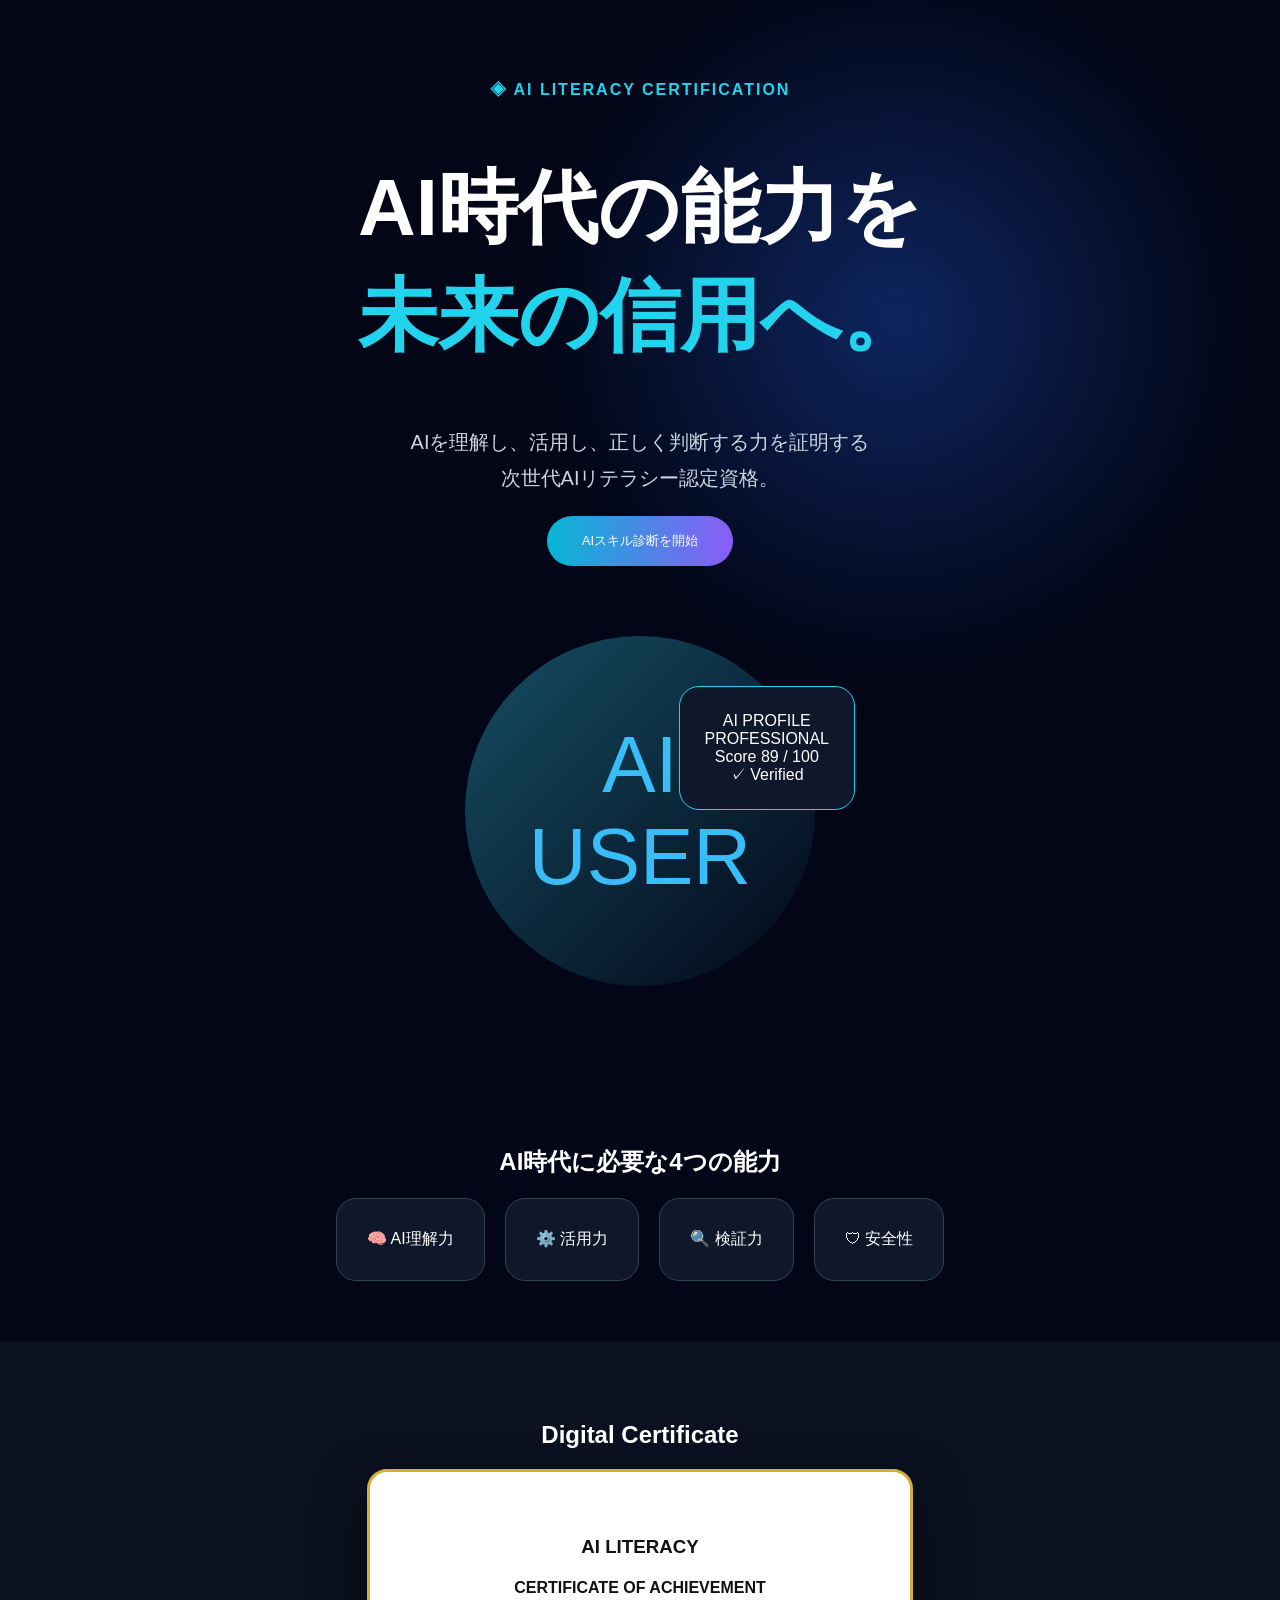
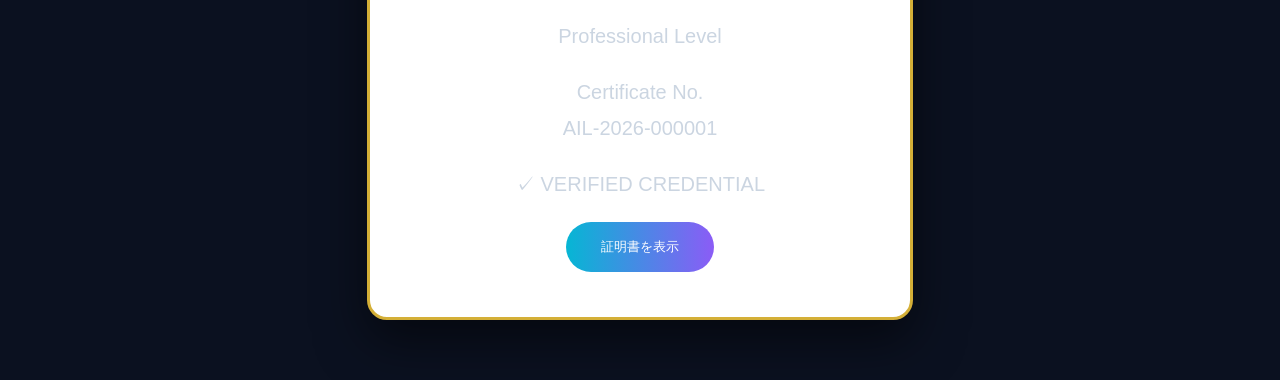
==== index.html @ f6906cb9 "Add files via upload" ====
<!DOCTYPE html>
<html lang="ja">
<head>
<meta charset="UTF-8">
<meta name="viewport" content="width=device-width,initial-scale=1.0">
<title>AI Literacy Certification</title>
<link rel="stylesheet" href="style.css">
</head>
<body>

<header class="hero">
<div class="logo">◈ AI LITERACY CERTIFICATION</div>

<h1>AI時代の能力を<br><span>未来の信用へ。</span></h1>

<p>
AIを理解し、活用し、正しく判断する力を証明する<br>
次世代AIリテラシー認定資格。
</p>

<button>AIスキル診断を開始</button>

<div class="visual">
<div class="person">AI<br>USER</div>

<div class="profile">
AI PROFILE<br>
PROFESSIONAL<br>
Score 89 / 100<br>
✓ Verified
</div>
</div>

</header>

<section>
<h2>AI時代に必要な4つの能力</h2>
<div class="items">
<div>🧠 AI理解力</div>
<div>⚙️ 活用力</div>
<div>🔍 検証力</div>
<div>🛡 安全性</div>
</div>
</section>

<section class="certificate-section">
<h2>Digital Certificate</h2>

<div class="certificate">
<h3>AI LITERACY</h3>
<h4>CERTIFICATE OF ACHIEVEMENT</h4>
<p>Professional Level</p>
<p>Certificate No.<br>AIL-2026-000001</p>
<p>✓ VERIFIED CREDENTIAL</p>
<button>証明書を表示</button>
</div>

</section>

</body>
</html>
---- style.css ----
body{
margin:0;
font-family:-apple-system,BlinkMacSystemFont,"Segoe UI",sans-serif;
background:#020617;
color:white;
text-align:center;
}

.hero{
padding:80px 10%;
min-height:650px;
background:
radial-gradient(circle at 70% 30%,#2563eb55,transparent 30%),
#020617;
position:relative;
}

.logo{
color:#22d3ee;
font-weight:bold;
letter-spacing:2px;
}

h1{
font-size:clamp(45px,7vw,80px);
}

h1 span{
color:#22d3ee;
}

p{
font-size:20px;
line-height:1.8;
color:#cbd5e1;
}

button{
padding:16px 35px;
border:0;
border-radius:30px;
background:linear-gradient(90deg,#06b6d4,#8b5cf6);
color:white;
}

.visual{
position:relative;
margin:70px auto 0;
width:350px;
height:350px;
border-radius:50%;
background:linear-gradient(135deg,#164e63,#020617);
display:flex;
align-items:center;
justify-content:center;
}

.person{
font-size:80px;
color:#38bdf8;
}

.profile{
position:absolute;
right:-40px;
top:50px;
background:#0f172a;
border:1px solid #22d3ee;
padding:25px;
border-radius:20px;
}

section{
padding:60px 10%;
}

.items{
display:flex;
justify-content:center;
gap:20px;
flex-wrap:wrap;
}

.items div{
background:#0f172a;
border:1px solid #334155;
padding:30px;
border-radius:20px;
}

.certificate-section{
background:#0b1120;
}

.certificate{
background:white;
color:#111;
max-width:450px;
margin:auto;
padding:45px;
border:3px solid #d4af37;
border-radius:20px;
box-shadow:0 20px 50px #0008;
}
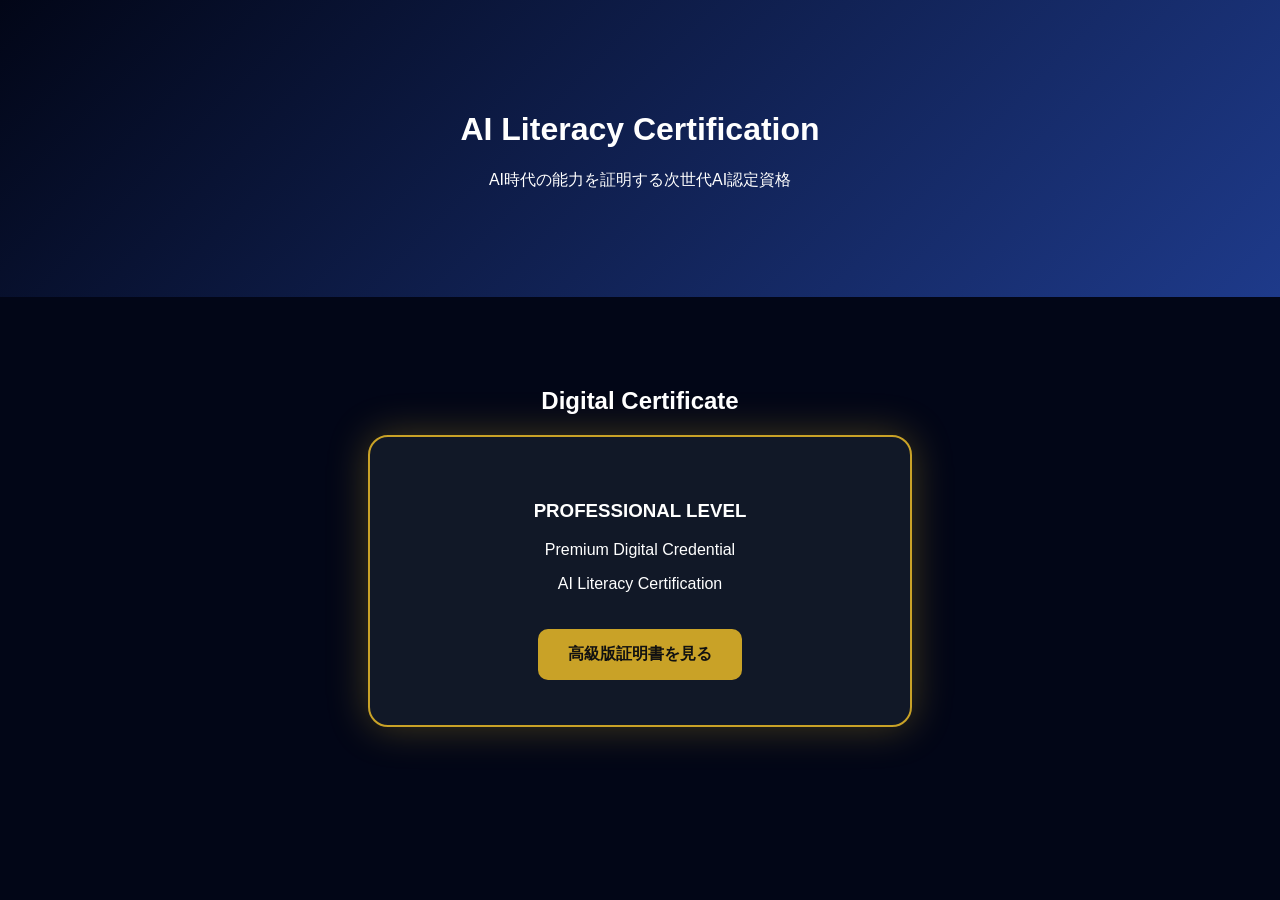
==== commit b40934c8: "Add files via upload" ====
--- a/index.html
+++ b/index.html
@@ -2,60 +2,23 @@
 <html lang="ja">
 <head>
 <meta charset="UTF-8">
-<meta name="viewport" content="width=device-width,initial-scale=1.0">
 <title>AI Literacy Certification</title>
 <link rel="stylesheet" href="style.css">
 </head>
 <body>
-
-<header class="hero">
-<div class="logo">◈ AI LITERACY CERTIFICATION</div>
-
-<h1>AI時代の能力を<br><span>未来の信用へ。</span></h1>
-
-<p>
-AIを理解し、活用し、正しく判断する力を証明する<br>
-次世代AIリテラシー認定資格。
-</p>
-
-<button>AIスキル診断を開始</button>
-
-<div class="visual">
-<div class="person">AI<br>USER</div>
-
-<div class="profile">
-AI PROFILE<br>
-PROFESSIONAL<br>
-Score 89 / 100<br>
-✓ Verified
-</div>
-</div>
-
+<header>
+<h1>AI Literacy Certification</h1>
+<p>AI時代の能力を証明する次世代AI認定資格</p>
 </header>
 
 <section>
-<h2>AI時代に必要な4つの能力</h2>
-<div class="items">
-<div>🧠 AI理解力</div>
-<div>⚙️ 活用力</div>
-<div>🔍 検証力</div>
-<div>🛡 安全性</div>
+<h2>Digital Certificate</h2>
+<div class="certificate">
+<h3>PROFESSIONAL LEVEL</h3>
+<p>Premium Digital Credential</p>
+<p>AI Literacy Certification</p>
+<a href="certificate.pdf" target="_blank">高級版証明書を見る</a>
 </div>
 </section>
-
-<section class="certificate-section">
-<h2>Digital Certificate</h2>
-
-<div class="certificate">
-<h3>AI LITERACY</h3>
-<h4>CERTIFICATE OF ACHIEVEMENT</h4>
-<p>Professional Level</p>
-<p>Certificate No.<br>AIL-2026-000001</p>
-<p>✓ VERIFIED CREDENTIAL</p>
-<button>証明書を表示</button>
-</div>
-
-</section>
-
 </body>
 </html>
--- a/style.css
+++ b/style.css
@@ -5,100 +5,29 @@
 color:white;
 text-align:center;
 }
-
-.hero{
-padding:80px 10%;
-min-height:650px;
-background:
-radial-gradient(circle at 70% 30%,#2563eb55,transparent 30%),
-#020617;
-position:relative;
+header{
+padding:90px 20px;
+background:linear-gradient(135deg,#020617,#1e3a8a);
 }
-
-.logo{
-color:#22d3ee;
-font-weight:bold;
-letter-spacing:2px;
+section{
+padding:70px 20px;
 }
-
-h1{
-font-size:clamp(45px,7vw,80px);
-}
-
-h1 span{
-color:#22d3ee;
-}
-
-p{
-font-size:20px;
-line-height:1.8;
-color:#cbd5e1;
-}
-
-button{
-padding:16px 35px;
-border:0;
-border-radius:30px;
-background:linear-gradient(90deg,#06b6d4,#8b5cf6);
-color:white;
-}
-
-.visual{
-position:relative;
-margin:70px auto 0;
-width:350px;
-height:350px;
-border-radius:50%;
-background:linear-gradient(135deg,#164e63,#020617);
-display:flex;
-align-items:center;
-justify-content:center;
-}
-
-.person{
-font-size:80px;
-color:#38bdf8;
-}
-
-.profile{
-position:absolute;
-right:-40px;
-top:50px;
-background:#0f172a;
-border:1px solid #22d3ee;
-padding:25px;
-border-radius:20px;
-}
-
-section{
-padding:60px 10%;
-}
-
-.items{
-display:flex;
-justify-content:center;
-gap:20px;
-flex-wrap:wrap;
-}
-
-.items div{
-background:#0f172a;
-border:1px solid #334155;
-padding:30px;
-border-radius:20px;
-}
-
-.certificate-section{
-background:#0b1120;
-}
-
 .certificate{
-background:white;
-color:#111;
 max-width:450px;
 margin:auto;
 padding:45px;
-border:3px solid #d4af37;
+background:#111827;
+border:2px solid #c9a227;
 border-radius:20px;
-box-shadow:0 20px 50px #0008;
+box-shadow:0 0 40px #c9a22755;
 }
+a{
+display:inline-block;
+margin-top:20px;
+padding:15px 30px;
+background:#c9a227;
+color:#111;
+font-weight:bold;
+text-decoration:none;
+border-radius:10px;
+}
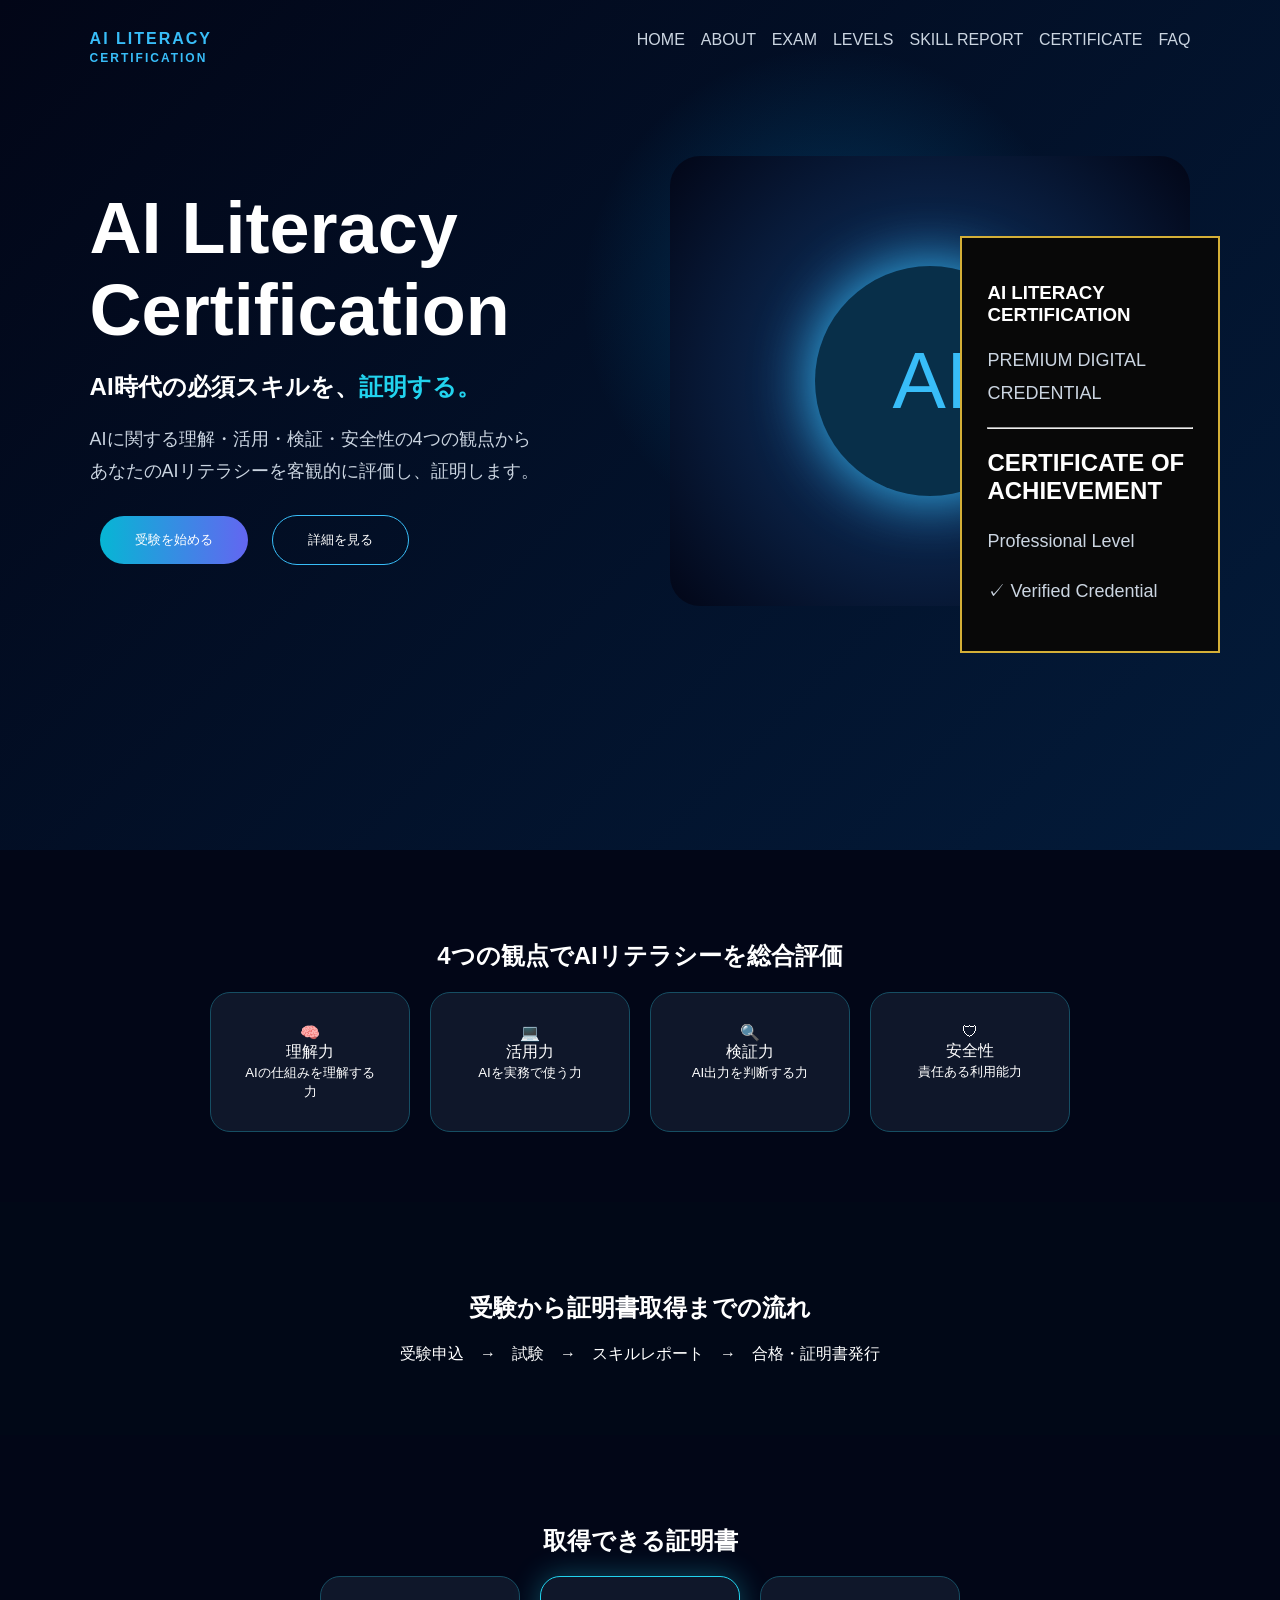
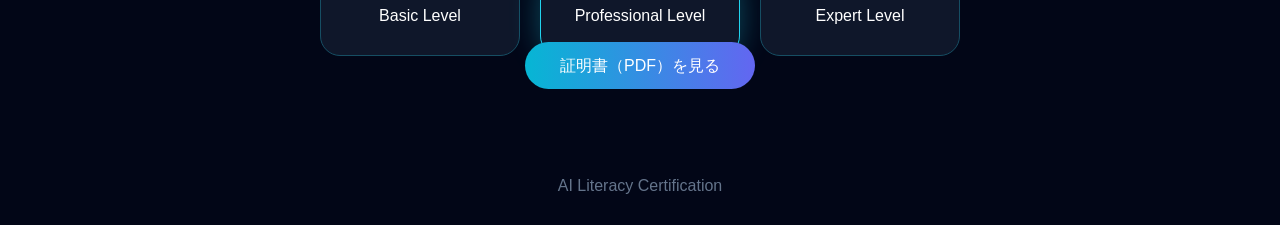
==== commit a002ef6a: "Add files via upload" ====
--- a/index.html
+++ b/index.html
@@ -2,23 +2,72 @@
 <html lang="ja">
 <head>
 <meta charset="UTF-8">
+<meta name="viewport" content="width=device-width, initial-scale=1.0">
 <title>AI Literacy Certification</title>
 <link rel="stylesheet" href="style.css">
 </head>
 <body>
-<header>
-<h1>AI Literacy Certification</h1>
-<p>AI時代の能力を証明する次世代AI認定資格</p>
+<header class="hero">
+<nav>
+<div class="logo">AI LITERACY<br><span>CERTIFICATION</span></div>
+<div class="nav">HOME　ABOUT　EXAM　LEVELS　SKILL REPORT　CERTIFICATE　FAQ</div>
+</nav>
+
+<div class="hero-grid">
+<div class="main-copy">
+<h1>AI Literacy<br>Certification</h1>
+<h2>AI時代の必須スキルを、<span>証明する。</span></h2>
+<p>
+AIに関する理解・活用・検証・安全性の4つの観点から<br>
+あなたのAIリテラシーを客観的に評価し、証明します。
+</p>
+<button>受験を始める</button>
+<button class="outline">詳細を見る</button>
+</div>
+
+<div class="ai-visual">
+<div class="brain">AI</div>
+<div class="certificate">
+<h3>AI LITERACY CERTIFICATION</h3>
+<p>PREMIUM DIGITAL CREDENTIAL</p>
+<hr>
+<h2>CERTIFICATE OF ACHIEVEMENT</h2>
+<p>Professional Level</p>
+<p>✓ Verified Credential</p>
+</div>
+</div>
+</div>
 </header>
 
 <section>
-<h2>Digital Certificate</h2>
-<div class="certificate">
-<h3>PROFESSIONAL LEVEL</h3>
-<p>Premium Digital Credential</p>
-<p>AI Literacy Certification</p>
-<a href="certificate.pdf" target="_blank">高級版証明書を見る</a>
+<h2>4つの観点でAIリテラシーを総合評価</h2>
+<div class="cards">
+<div>🧠<br>理解力<br><small>AIの仕組みを理解する力</small></div>
+<div>💻<br>活用力<br><small>AIを実務で使う力</small></div>
+<div>🔍<br>検証力<br><small>AI出力を判断する力</small></div>
+<div>🛡<br>安全性<br><small>責任ある利用能力</small></div>
 </div>
 </section>
+
+<section class="dark">
+<h2>受験から証明書取得までの流れ</h2>
+<div class="flow">
+受験申込　→　試験　→　スキルレポート　→　合格・証明書発行
+</div>
+</section>
+
+<section>
+<h2>取得できる証明書</h2>
+<div class="levels">
+<div>Basic Level</div>
+<div class="active">Professional Level</div>
+<div>Expert Level</div>
+</div>
+<a class="pdf">証明書（PDF）を見る</a>
+</section>
+
+<footer>
+AI Literacy Certification
+</footer>
 </body>
 </html>
--- a/style.css
+++ b/style.css
@@ -1,33 +1,115 @@
+
+*{box-sizing:border-box}
 body{
 margin:0;
 font-family:-apple-system,BlinkMacSystemFont,"Segoe UI",sans-serif;
 background:#020617;
 color:white;
+}
+.hero{
+min-height:850px;
+padding:30px 7%;
+background:
+radial-gradient(circle at 65% 35%,#0284c755,transparent 25%),
+linear-gradient(135deg,#020617,#031b3a);
+}
+nav{
+display:flex;
+justify-content:space-between;
+color:#cbd5e1;
+}
+.logo{
+color:#38bdf8;
+font-weight:800;
+letter-spacing:2px;
+}
+.logo span{font-size:12px}
+.hero-grid{
+display:grid;
+grid-template-columns:1fr 1fr;
+gap:60px;
+align-items:center;
+margin-top:90px;
+}
+h1{
+font-size:72px;
+margin:0;
+}
+h2 span{color:#22d3ee}
+p{
+font-size:18px;
+line-height:1.8;
+color:#cbd5e1;
+}
+button,.pdf{
+padding:15px 35px;
+border-radius:30px;
+border:0;
+background:linear-gradient(90deg,#06b6d4,#6366f1);
+color:white;
+margin:10px;
+text-decoration:none;
+}
+.outline{
+background:transparent;
+border:1px solid #38bdf8;
+}
+.ai-visual{
+height:450px;
+position:relative;
+background:radial-gradient(circle,#123b70,#020617);
+border-radius:30px;
+display:flex;
+align-items:center;
+justify-content:center;
+}
+.brain{
+width:230px;
+height:230px;
+border-radius:50%;
+background:#082f49;
+display:flex;
+align-items:center;
+justify-content:center;
+font-size:80px;
+color:#38bdf8;
+box-shadow:0 0 60px #38bdf8;
+}
+.certificate{
+position:absolute;
+right:-30px;
+top:80px;
+background:#080808;
+border:2px solid #d4af37;
+padding:25px;
+width:260px;
+}
+section{
+padding:70px 7%;
 text-align:center;
 }
-header{
-padding:90px 20px;
-background:linear-gradient(135deg,#020617,#1e3a8a);
+.cards,.levels{
+display:flex;
+justify-content:center;
+gap:20px;
+flex-wrap:wrap;
 }
-section{
-padding:70px 20px;
+.cards div,.levels div{
+background:#0f172a;
+border:1px solid #164e63;
+padding:30px;
+border-radius:20px;
+width:200px;
 }
-.certificate{
-max-width:450px;
-margin:auto;
-padding:45px;
-background:#111827;
-border:2px solid #c9a227;
-border-radius:20px;
-box-shadow:0 0 40px #c9a22755;
+.active{
+border-color:#22d3ee!important;
+box-shadow:0 0 30px #22d3ee55;
 }
-a{
-display:inline-block;
-margin-top:20px;
-padding:15px 30px;
-background:#c9a227;
-color:#111;
-font-weight:bold;
-text-decoration:none;
-border-radius:10px;
+.dark{
+background:#010817;
 }
+footer{
+padding:30px;
+text-align:center;
+color:#64748b;
+}
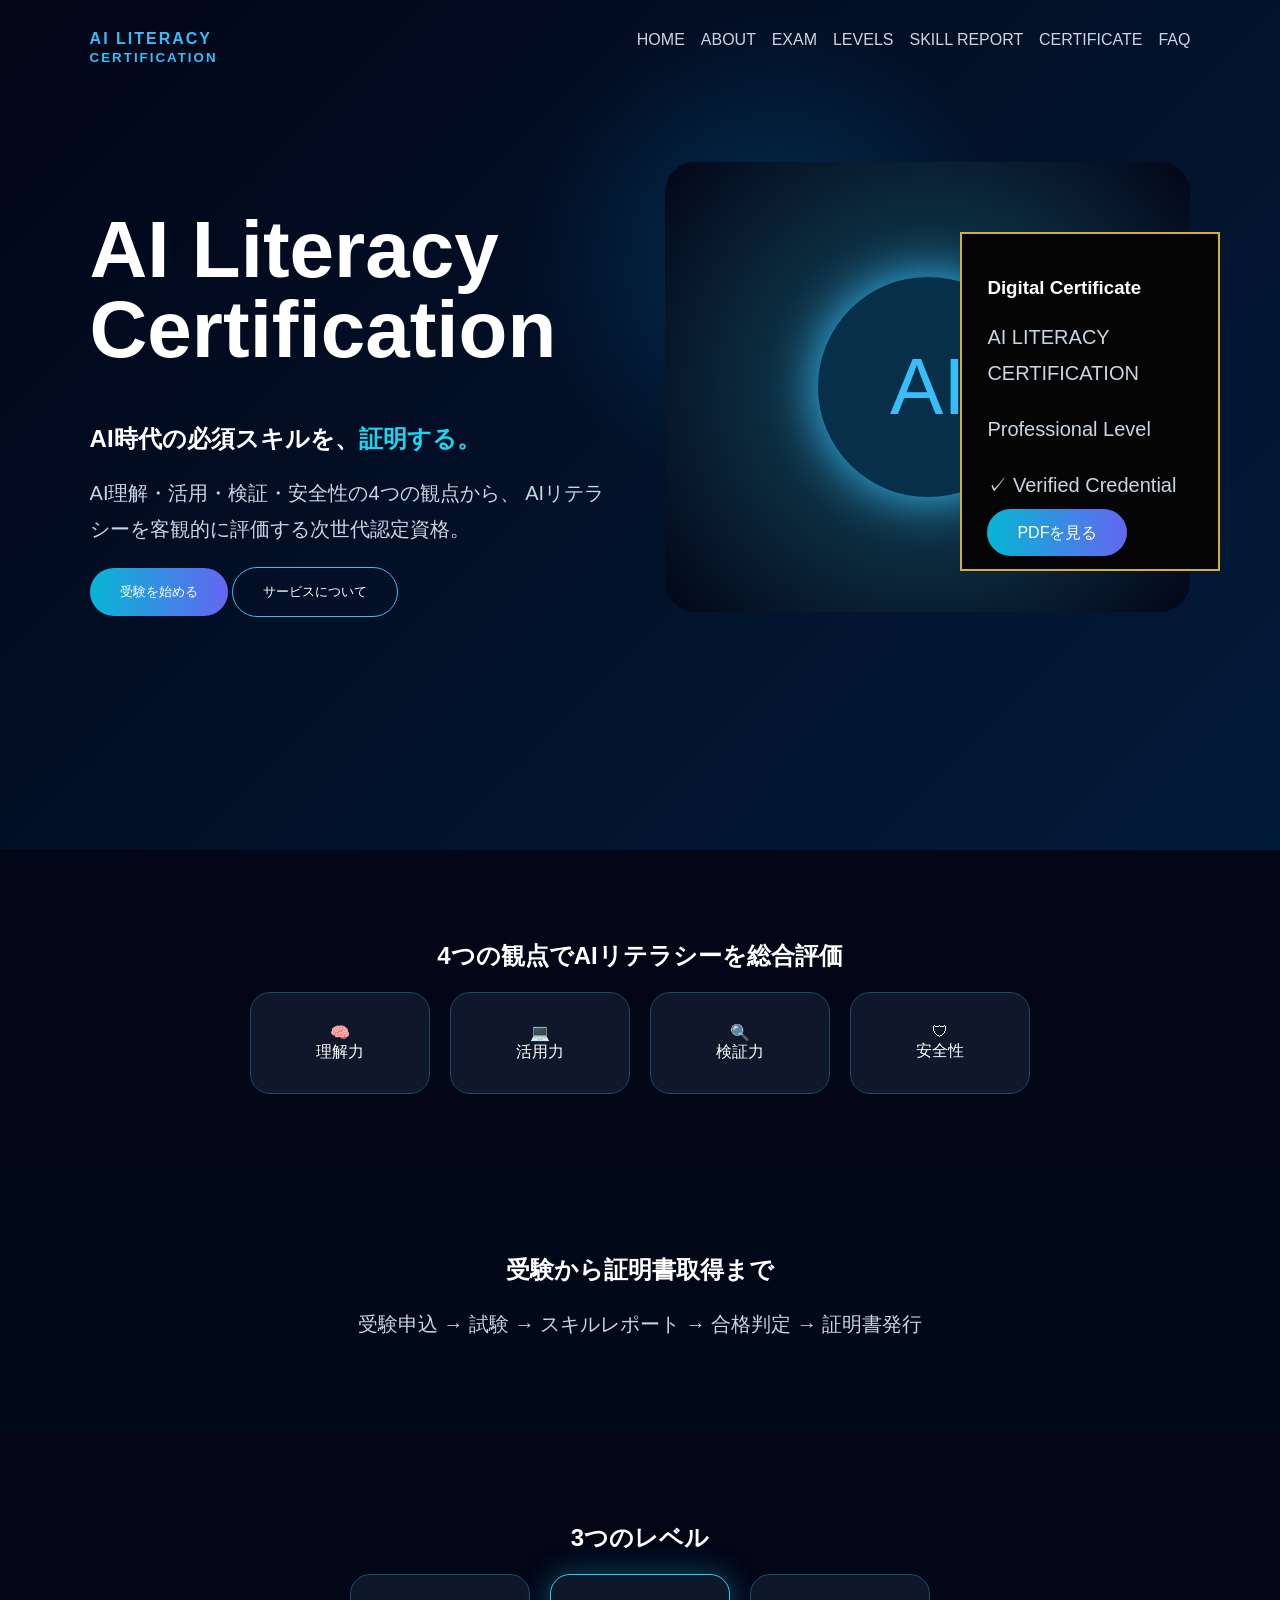
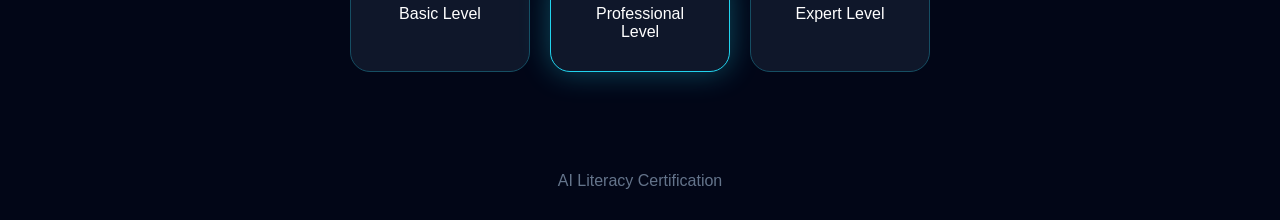
==== commit cb401802: "Add files via upload" ====
--- a/index.html
+++ b/index.html
@@ -7,33 +7,33 @@
 <link rel="stylesheet" href="style.css">
 </head>
 <body>
+
 <header class="hero">
 <nav>
-<div class="logo">AI LITERACY<br><span>CERTIFICATION</span></div>
+<div class="logo">AI LITERACY<br><small>CERTIFICATION</small></div>
 <div class="nav">HOME　ABOUT　EXAM　LEVELS　SKILL REPORT　CERTIFICATE　FAQ</div>
 </nav>
 
 <div class="hero-grid">
-<div class="main-copy">
+<div class="copy">
 <h1>AI Literacy<br>Certification</h1>
 <h2>AI時代の必須スキルを、<span>証明する。</span></h2>
 <p>
-AIに関する理解・活用・検証・安全性の4つの観点から<br>
-あなたのAIリテラシーを客観的に評価し、証明します。
+AI理解・活用・検証・安全性の4つの観点から、
+AIリテラシーを客観的に評価する次世代認定資格。
 </p>
 <button>受験を始める</button>
-<button class="outline">詳細を見る</button>
+<button class="outline">サービスについて</button>
 </div>
 
-<div class="ai-visual">
-<div class="brain">AI</div>
+<div class="visual">
+<div class="ai-circle">AI</div>
 <div class="certificate">
-<h3>AI LITERACY CERTIFICATION</h3>
-<p>PREMIUM DIGITAL CREDENTIAL</p>
-<hr>
-<h2>CERTIFICATE OF ACHIEVEMENT</h2>
+<h3>Digital Certificate</h3>
+<p>AI LITERACY CERTIFICATION</p>
 <p>Professional Level</p>
 <p>✓ Verified Credential</p>
+<a href="certificate.pdf">PDFを見る</a>
 </div>
 </div>
 </div>
@@ -42,32 +42,28 @@
 <section>
 <h2>4つの観点でAIリテラシーを総合評価</h2>
 <div class="cards">
-<div>🧠<br>理解力<br><small>AIの仕組みを理解する力</small></div>
-<div>💻<br>活用力<br><small>AIを実務で使う力</small></div>
-<div>🔍<br>検証力<br><small>AI出力を判断する力</small></div>
-<div>🛡<br>安全性<br><small>責任ある利用能力</small></div>
+<div>🧠<br>理解力</div>
+<div>💻<br>活用力</div>
+<div>🔍<br>検証力</div>
+<div>🛡<br>安全性</div>
 </div>
 </section>
 
 <section class="dark">
-<h2>受験から証明書取得までの流れ</h2>
-<div class="flow">
-受験申込　→　試験　→　スキルレポート　→　合格・証明書発行
+<h2>受験から証明書取得まで</h2>
+<p>受験申込 → 試験 → スキルレポート → 合格判定 → 証明書発行</p>
+</section>
+
+<section>
+<h2>3つのレベル</h2>
+<div class="levels">
+<div>Basic Level</div>
+<div class="pro">Professional Level</div>
+<div>Expert Level</div>
 </div>
 </section>
 
-<section>
-<h2>取得できる証明書</h2>
-<div class="levels">
-<div>Basic Level</div>
-<div class="active">Professional Level</div>
-<div>Expert Level</div>
-</div>
-<a class="pdf">証明書（PDF）を見る</a>
-</section>
+<footer>AI Literacy Certification</footer>
 
-<footer>
-AI Literacy Certification
-</footer>
 </body>
 </html>
--- a/style.css
+++ b/style.css
@@ -1,115 +1,20 @@
-
 *{box-sizing:border-box}
-body{
-margin:0;
-font-family:-apple-system,BlinkMacSystemFont,"Segoe UI",sans-serif;
-background:#020617;
-color:white;
-}
-.hero{
-min-height:850px;
-padding:30px 7%;
-background:
-radial-gradient(circle at 65% 35%,#0284c755,transparent 25%),
-linear-gradient(135deg,#020617,#031b3a);
-}
-nav{
-display:flex;
-justify-content:space-between;
-color:#cbd5e1;
-}
-.logo{
-color:#38bdf8;
-font-weight:800;
-letter-spacing:2px;
-}
-.logo span{font-size:12px}
-.hero-grid{
-display:grid;
-grid-template-columns:1fr 1fr;
-gap:60px;
-align-items:center;
-margin-top:90px;
-}
-h1{
-font-size:72px;
-margin:0;
-}
+body{margin:0;font-family:-apple-system,BlinkMacSystemFont,"Segoe UI",sans-serif;background:#020617;color:white}
+.hero{padding:30px 7%;min-height:850px;background:radial-gradient(circle at 60% 30%,#0369a155,transparent 25%),linear-gradient(135deg,#020617,#031b3a)}
+nav{display:flex;justify-content:space-between;color:#cbd5e1}
+.logo{color:#38bdf8;font-weight:800;letter-spacing:2px}
+.hero-grid{display:grid;grid-template-columns:1fr 1fr;gap:50px;align-items:center;margin-top:90px}
+h1{font-size:80px;line-height:1}
 h2 span{color:#22d3ee}
-p{
-font-size:18px;
-line-height:1.8;
-color:#cbd5e1;
-}
-button,.pdf{
-padding:15px 35px;
-border-radius:30px;
-border:0;
-background:linear-gradient(90deg,#06b6d4,#6366f1);
-color:white;
-margin:10px;
-text-decoration:none;
-}
-.outline{
-background:transparent;
-border:1px solid #38bdf8;
-}
-.ai-visual{
-height:450px;
-position:relative;
-background:radial-gradient(circle,#123b70,#020617);
-border-radius:30px;
-display:flex;
-align-items:center;
-justify-content:center;
-}
-.brain{
-width:230px;
-height:230px;
-border-radius:50%;
-background:#082f49;
-display:flex;
-align-items:center;
-justify-content:center;
-font-size:80px;
-color:#38bdf8;
-box-shadow:0 0 60px #38bdf8;
-}
-.certificate{
-position:absolute;
-right:-30px;
-top:80px;
-background:#080808;
-border:2px solid #d4af37;
-padding:25px;
-width:260px;
-}
-section{
-padding:70px 7%;
-text-align:center;
-}
-.cards,.levels{
-display:flex;
-justify-content:center;
-gap:20px;
-flex-wrap:wrap;
-}
-.cards div,.levels div{
-background:#0f172a;
-border:1px solid #164e63;
-padding:30px;
-border-radius:20px;
-width:200px;
-}
-.active{
-border-color:#22d3ee!important;
-box-shadow:0 0 30px #22d3ee55;
-}
-.dark{
-background:#010817;
-}
-footer{
-padding:30px;
-text-align:center;
-color:#64748b;
-}
+p{font-size:20px;line-height:1.8;color:#cbd5e1}
+button,.certificate a{padding:15px 30px;border-radius:30px;background:linear-gradient(90deg,#06b6d4,#6366f1);color:white;border:0;text-decoration:none}
+.outline{background:transparent;border:1px solid #38bdf8}
+.visual{height:450px;background:radial-gradient(circle,#164e63,#020617);border-radius:30px;position:relative;display:flex;align-items:center;justify-content:center}
+.ai-circle{width:220px;height:220px;border-radius:50%;background:#082f49;display:flex;align-items:center;justify-content:center;font-size:80px;color:#38bdf8;box-shadow:0 0 50px #38bdf8}
+.certificate{position:absolute;right:-30px;top:70px;background:#050505;border:2px solid #d4af37;padding:25px;width:260px}
+section{padding:70px 7%;text-align:center}
+.cards,.levels{display:flex;justify-content:center;gap:20px;flex-wrap:wrap}
+.cards div,.levels div{background:#0f172a;border:1px solid #164e63;padding:30px;border-radius:20px;width:180px}
+.pro{border-color:#22d3ee!important;box-shadow:0 0 30px #22d3ee55}
+.dark{background:#010817}
+footer{text-align:center;padding:30px;color:#64748b}
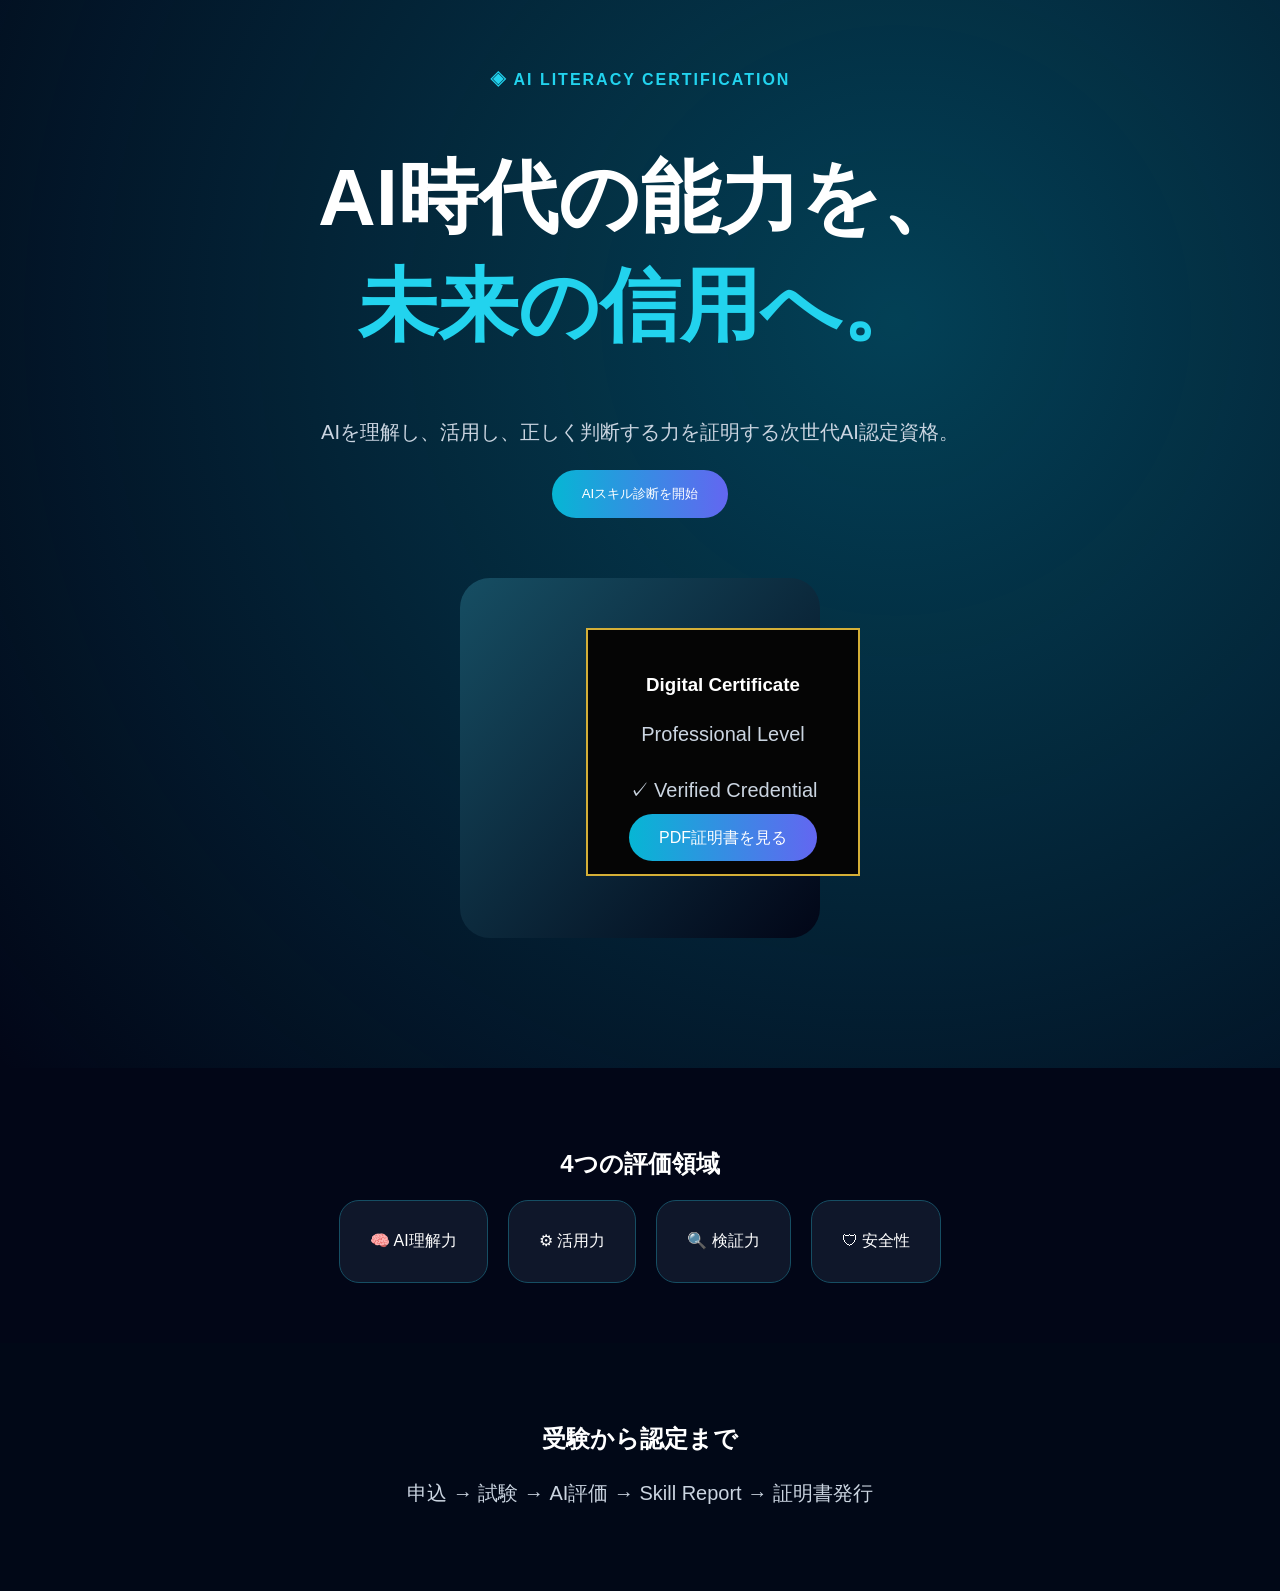
==== commit 3c353516: "Add files via upload" ====
--- a/index.html
+++ b/index.html
@@ -2,68 +2,40 @@
 <html lang="ja">
 <head>
 <meta charset="UTF-8">
-<meta name="viewport" content="width=device-width, initial-scale=1.0">
 <title>AI Literacy Certification</title>
 <link rel="stylesheet" href="style.css">
 </head>
 <body>
-
 <header class="hero">
-<nav>
-<div class="logo">AI LITERACY<br><small>CERTIFICATION</small></div>
-<div class="nav">HOME　ABOUT　EXAM　LEVELS　SKILL REPORT　CERTIFICATE　FAQ</div>
-</nav>
-
-<div class="hero-grid">
-<div class="copy">
-<h1>AI Literacy<br>Certification</h1>
-<h2>AI時代の必須スキルを、<span>証明する。</span></h2>
-<p>
-AI理解・活用・検証・安全性の4つの観点から、
-AIリテラシーを客観的に評価する次世代認定資格。
-</p>
-<button>受験を始める</button>
-<button class="outline">サービスについて</button>
-</div>
+<div class="logo">◈ AI LITERACY CERTIFICATION</div>
+<h1>AI時代の能力を、<br><span>未来の信用へ。</span></h1>
+<p>AIを理解し、活用し、正しく判断する力を証明する次世代AI認定資格。</p>
+<button>AIスキル診断を開始</button>
 
 <div class="visual">
-<div class="ai-circle">AI</div>
+<div class="ai">AI</div>
 <div class="certificate">
 <h3>Digital Certificate</h3>
-<p>AI LITERACY CERTIFICATION</p>
 <p>Professional Level</p>
 <p>✓ Verified Credential</p>
-<a href="certificate.pdf">PDFを見る</a>
-</div>
+<a href="certificate.pdf">PDF証明書を見る</a>
 </div>
 </div>
 </header>
 
 <section>
-<h2>4つの観点でAIリテラシーを総合評価</h2>
+<h2>4つの評価領域</h2>
 <div class="cards">
-<div>🧠<br>理解力</div>
-<div>💻<br>活用力</div>
-<div>🔍<br>検証力</div>
-<div>🛡<br>安全性</div>
+<div>🧠 AI理解力</div>
+<div>⚙ 活用力</div>
+<div>🔍 検証力</div>
+<div>🛡 安全性</div>
 </div>
 </section>
 
 <section class="dark">
-<h2>受験から証明書取得まで</h2>
-<p>受験申込 → 試験 → スキルレポート → 合格判定 → 証明書発行</p>
+<h2>受験から認定まで</h2>
+<p>申込 → 試験 → AI評価 → Skill Report → 証明書発行</p>
 </section>
-
-<section>
-<h2>3つのレベル</h2>
-<div class="levels">
-<div>Basic Level</div>
-<div class="pro">Professional Level</div>
-<div>Expert Level</div>
-</div>
-</section>
-
-<footer>AI Literacy Certification</footer>
-
 </body>
 </html>
--- a/style.css
+++ b/style.css
@@ -1,20 +1 @@
-*{box-sizing:border-box}
-body{margin:0;font-family:-apple-system,BlinkMacSystemFont,"Segoe UI",sans-serif;background:#020617;color:white}
-.hero{padding:30px 7%;min-height:850px;background:radial-gradient(circle at 60% 30%,#0369a155,transparent 25%),linear-gradient(135deg,#020617,#031b3a)}
-nav{display:flex;justify-content:space-between;color:#cbd5e1}
-.logo{color:#38bdf8;font-weight:800;letter-spacing:2px}
-.hero-grid{display:grid;grid-template-columns:1fr 1fr;gap:50px;align-items:center;margin-top:90px}
-h1{font-size:80px;line-height:1}
-h2 span{color:#22d3ee}
-p{font-size:20px;line-height:1.8;color:#cbd5e1}
-button,.certificate a{padding:15px 30px;border-radius:30px;background:linear-gradient(90deg,#06b6d4,#6366f1);color:white;border:0;text-decoration:none}
-.outline{background:transparent;border:1px solid #38bdf8}
-.visual{height:450px;background:radial-gradient(circle,#164e63,#020617);border-radius:30px;position:relative;display:flex;align-items:center;justify-content:center}
-.ai-circle{width:220px;height:220px;border-radius:50%;background:#082f49;display:flex;align-items:center;justify-content:center;font-size:80px;color:#38bdf8;box-shadow:0 0 50px #38bdf8}
-.certificate{position:absolute;right:-30px;top:70px;background:#050505;border:2px solid #d4af37;padding:25px;width:260px}
-section{padding:70px 7%;text-align:center}
-.cards,.levels{display:flex;justify-content:center;gap:20px;flex-wrap:wrap}
-.cards div,.levels div{background:#0f172a;border:1px solid #164e63;padding:30px;border-radius:20px;width:180px}
-.pro{border-color:#22d3ee!important;box-shadow:0 0 30px #22d3ee55}
-.dark{background:#010817}
-footer{text-align:center;padding:30px;color:#64748b}
+body{margin:0;font-family:-apple-system,BlinkMacSystemFont,"Segoe UI",sans-serif;background:#020617;color:white;text-align:center}.hero{padding:70px 8%;min-height:750px;background:radial-gradient(circle at 70% 30%,#06b6d455,transparent),#020617}.logo{color:#22d3ee;font-weight:bold;letter-spacing:2px}h1{font-size:clamp(45px,7vw,80px)}h1 span{color:#22d3ee}p{font-size:20px;color:#cbd5e1;line-height:1.8}button,a{padding:15px 30px;border-radius:30px;background:linear-gradient(90deg,#06b6d4,#6366f1);color:white;text-decoration:none;border:0}.visual{margin:60px auto;width:360px;height:360px;background:linear-gradient(135deg,#164e63,#020617);border-radius:30px;position:relative;display:flex;align-items:center;justify-content:center}.ai{font-size:90px;color:#38bdf8}.certificate{position:absolute;right:-40px;top:50px;background:#050505;border:2px solid #d4af37;padding:25px;width:220px}.cards{display:flex;justify-content:center;gap:20px;flex-wrap:wrap}.cards div{background:#0f172a;padding:30px;border-radius:20px;border:1px solid #164e63}.dark{background:#010817;padding:60px}section{padding:60px}
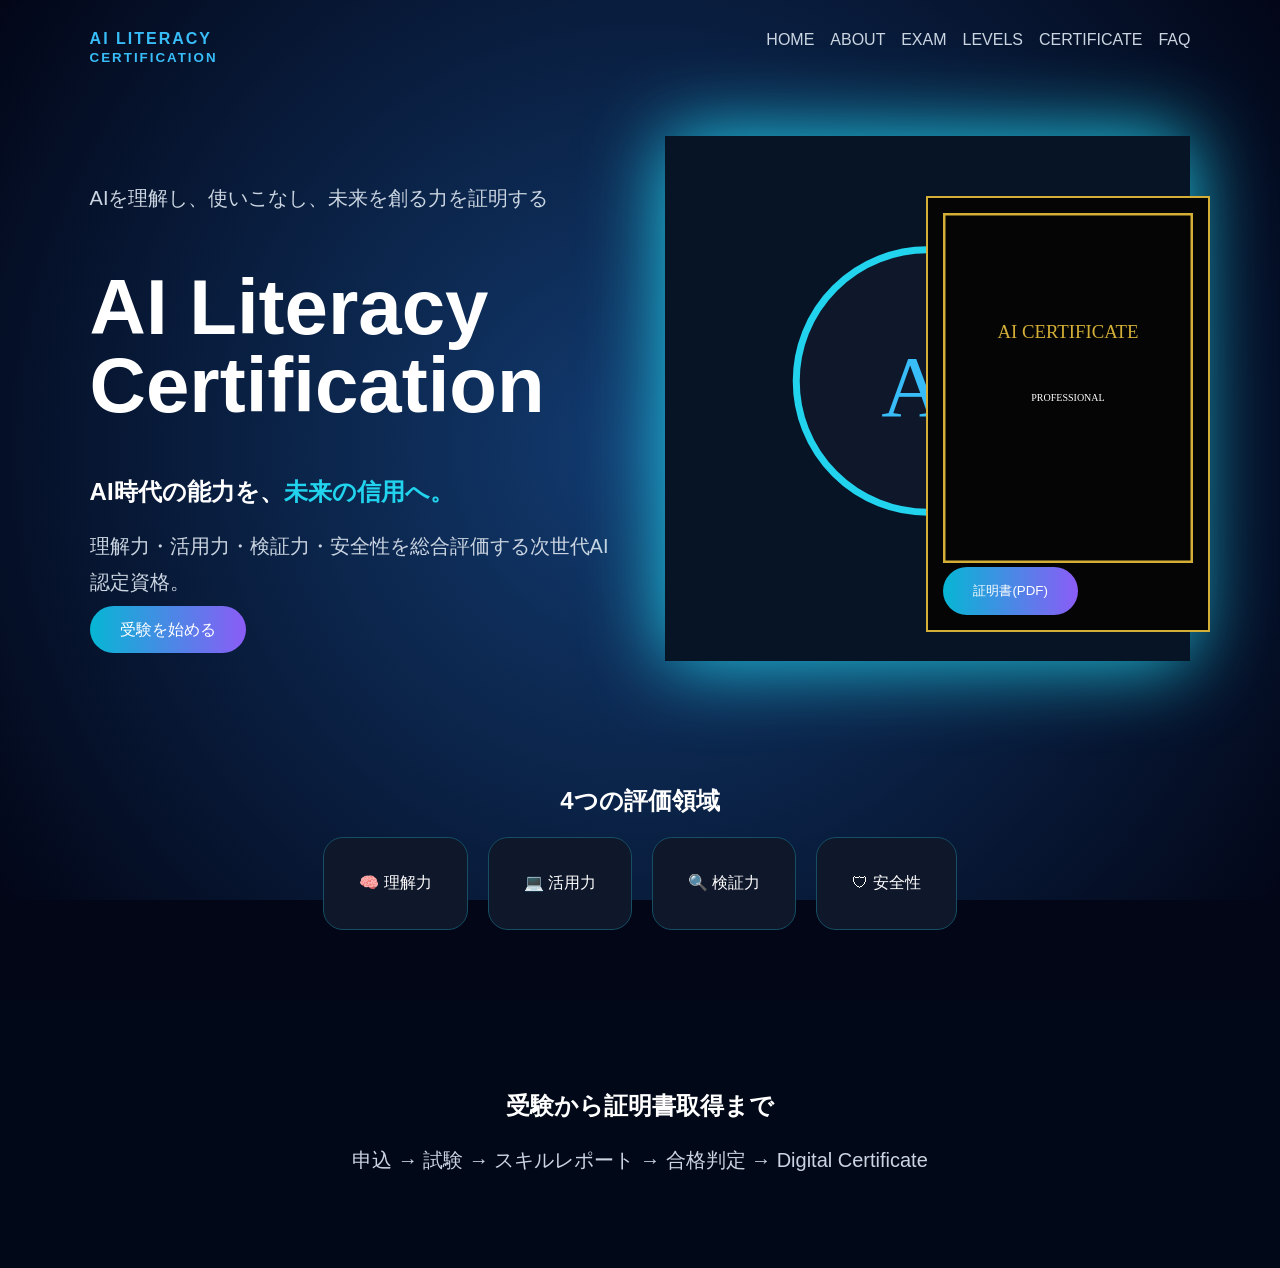
==== commit 17256525: "Add files via upload" ====
--- a/index.html
+++ b/index.html
@@ -2,23 +2,33 @@
 <html lang="ja">
 <head>
 <meta charset="UTF-8">
+<meta name="viewport" content="width=device-width,initial-scale=1.0">
 <title>AI Literacy Certification</title>
 <link rel="stylesheet" href="style.css">
 </head>
 <body>
-<header class="hero">
-<div class="logo">◈ AI LITERACY CERTIFICATION</div>
-<h1>AI時代の能力を、<br><span>未来の信用へ。</span></h1>
-<p>AIを理解し、活用し、正しく判断する力を証明する次世代AI認定資格。</p>
-<button>AIスキル診断を開始</button>
+<div class="bg"></div>
+<header>
+<nav>
+<div class="logo">AI LITERACY<br><small>CERTIFICATION</small></div>
+<div>HOME　ABOUT　EXAM　LEVELS　CERTIFICATE　FAQ</div>
+</nav>
 
-<div class="visual">
-<div class="ai">AI</div>
+<div class="hero">
+<div class="copy">
+<p>AIを理解し、使いこなし、未来を創る力を証明する</p>
+<h1>AI Literacy<br>Certification</h1>
+<h2>AI時代の能力を、<span>未来の信用へ。</span></h2>
+<p>理解力・活用力・検証力・安全性を総合評価する次世代AI認定資格。</p>
+<a>受験を始める</a>
+</div>
+
+<div class="showcase">
+<img src="assets/hero-person.svg">
 <div class="certificate">
-<h3>Digital Certificate</h3>
-<p>Professional Level</p>
-<p>✓ Verified Credential</p>
-<a href="certificate.pdf">PDF証明書を見る</a>
+<img src="assets/certificate.svg">
+<button>証明書(PDF)</button>
+</div>
 </div>
 </div>
 </header>
@@ -26,16 +36,16 @@
 <section>
 <h2>4つの評価領域</h2>
 <div class="cards">
-<div>🧠 AI理解力</div>
-<div>⚙ 活用力</div>
+<div>🧠 理解力</div>
+<div>💻 活用力</div>
 <div>🔍 検証力</div>
 <div>🛡 安全性</div>
 </div>
 </section>
 
 <section class="dark">
-<h2>受験から認定まで</h2>
-<p>申込 → 試験 → AI評価 → Skill Report → 証明書発行</p>
+<h2>受験から証明書取得まで</h2>
+<p>申込 → 試験 → スキルレポート → 合格判定 → Digital Certificate</p>
 </section>
 </body>
 </html>
--- a/style.css
+++ b/style.css
@@ -1 +1,18 @@
-body{margin:0;font-family:-apple-system,BlinkMacSystemFont,"Segoe UI",sans-serif;background:#020617;color:white;text-align:center}.hero{padding:70px 8%;min-height:750px;background:radial-gradient(circle at 70% 30%,#06b6d455,transparent),#020617}.logo{color:#22d3ee;font-weight:bold;letter-spacing:2px}h1{font-size:clamp(45px,7vw,80px)}h1 span{color:#22d3ee}p{font-size:20px;color:#cbd5e1;line-height:1.8}button,a{padding:15px 30px;border-radius:30px;background:linear-gradient(90deg,#06b6d4,#6366f1);color:white;text-decoration:none;border:0}.visual{margin:60px auto;width:360px;height:360px;background:linear-gradient(135deg,#164e63,#020617);border-radius:30px;position:relative;display:flex;align-items:center;justify-content:center}.ai{font-size:90px;color:#38bdf8}.certificate{position:absolute;right:-40px;top:50px;background:#050505;border:2px solid #d4af37;padding:25px;width:220px}.cards{display:flex;justify-content:center;gap:20px;flex-wrap:wrap}.cards div{background:#0f172a;padding:30px;border-radius:20px;border:1px solid #164e63}.dark{background:#010817;padding:60px}section{padding:60px}+body{margin:0;background:#020617;color:#fff;font-family:Arial,sans-serif}
+.bg{position:fixed;inset:0;background:radial-gradient(circle,#123b70,#020617);z-index:-1}
+header{padding:30px 7%}
+nav{display:flex;justify-content:space-between;color:#cbd5e1}
+.logo{color:#38bdf8;font-weight:bold;letter-spacing:2px}
+.hero{display:grid;grid-template-columns:1fr 1fr;gap:50px;align-items:center;margin-top:70px}
+h1{font-size:78px;line-height:1}
+span{color:#22d3ee}
+p{font-size:20px;line-height:1.8;color:#cbd5e1}
+a,button{background:linear-gradient(90deg,#06b6d4,#8b5cf6);padding:15px 30px;border-radius:30px;color:white;border:0;text-decoration:none}
+.showcase{position:relative}
+.showcase>img{width:100%;filter:drop-shadow(0 0 40px #22d3ee)}
+.certificate{position:absolute;right:-20px;top:60px;width:250px;background:#050505;border:2px solid #d4af37;padding:15px}
+.certificate img{width:100%}
+section{text-align:center;padding:70px}
+.cards{display:flex;justify-content:center;gap:20px;flex-wrap:wrap}
+.cards div{background:#0f172a;border:1px solid #164e63;padding:35px;border-radius:20px}
+.dark{background:#010817}
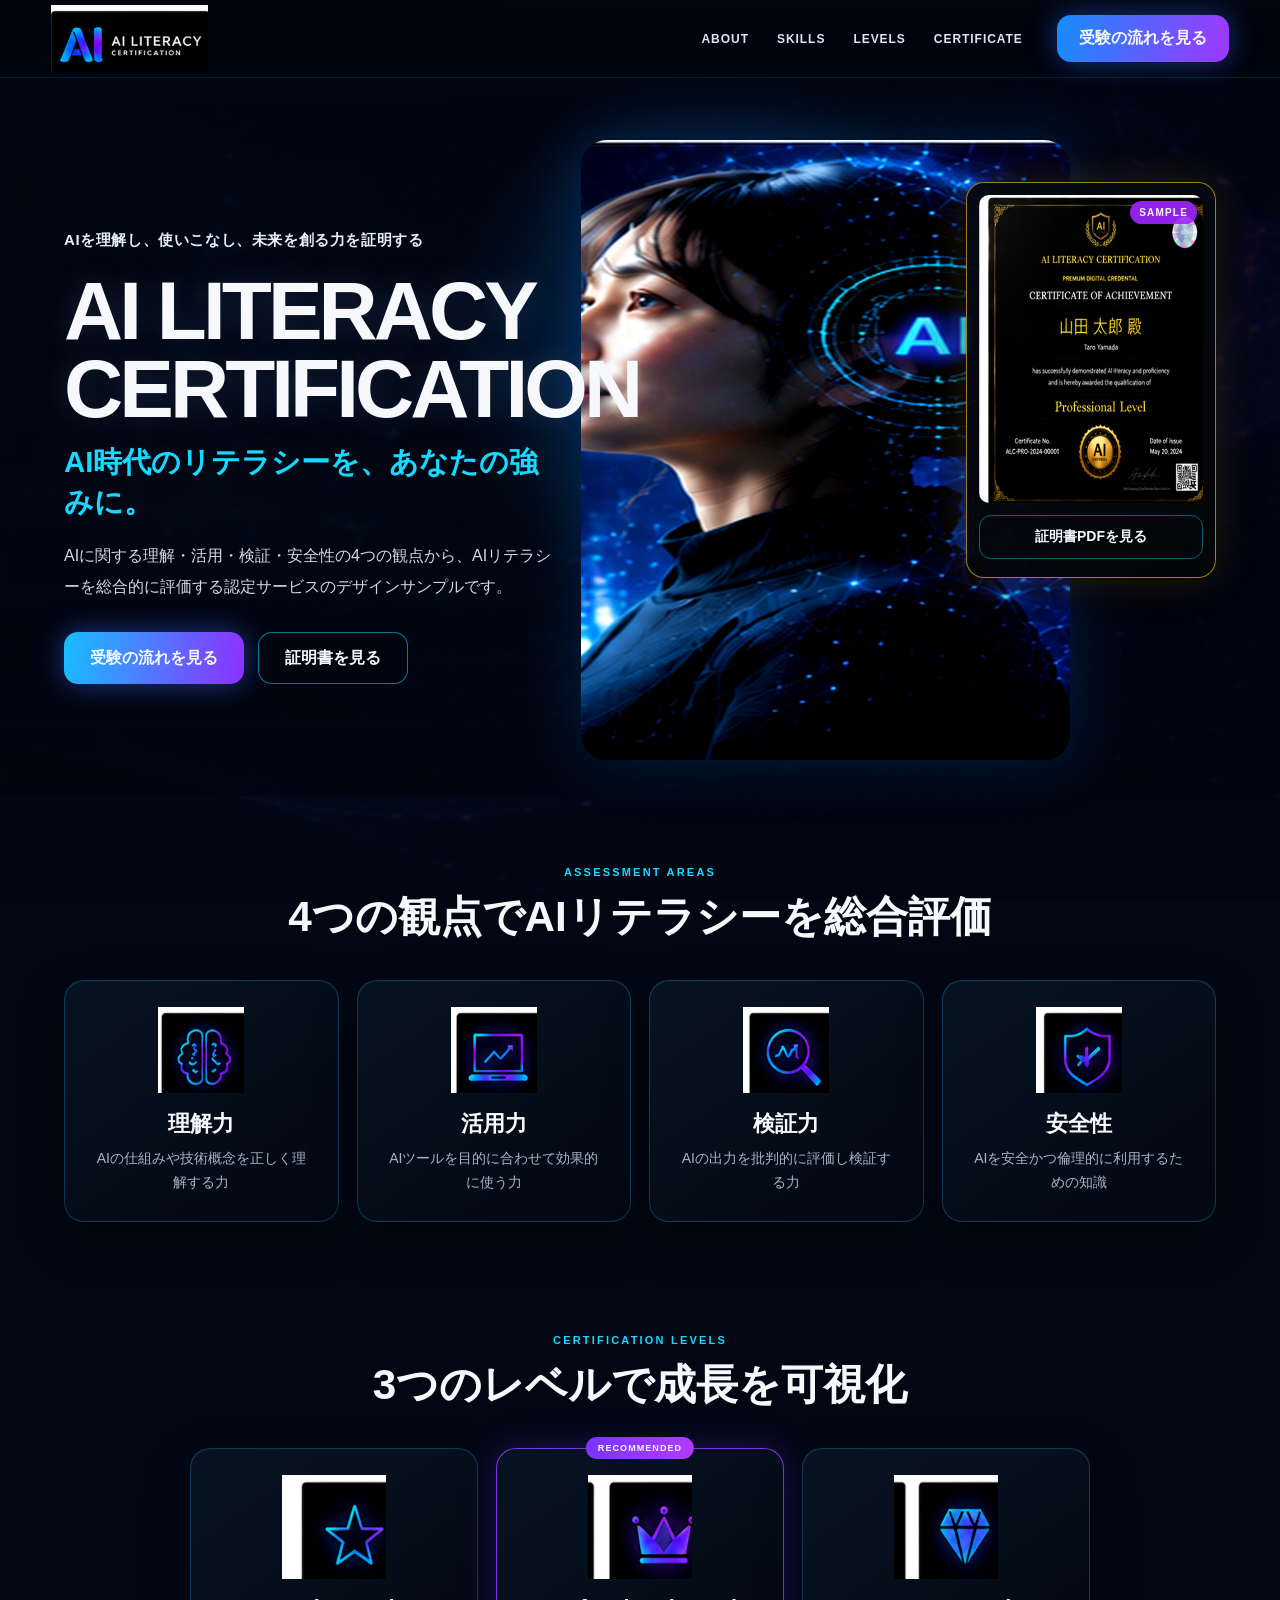
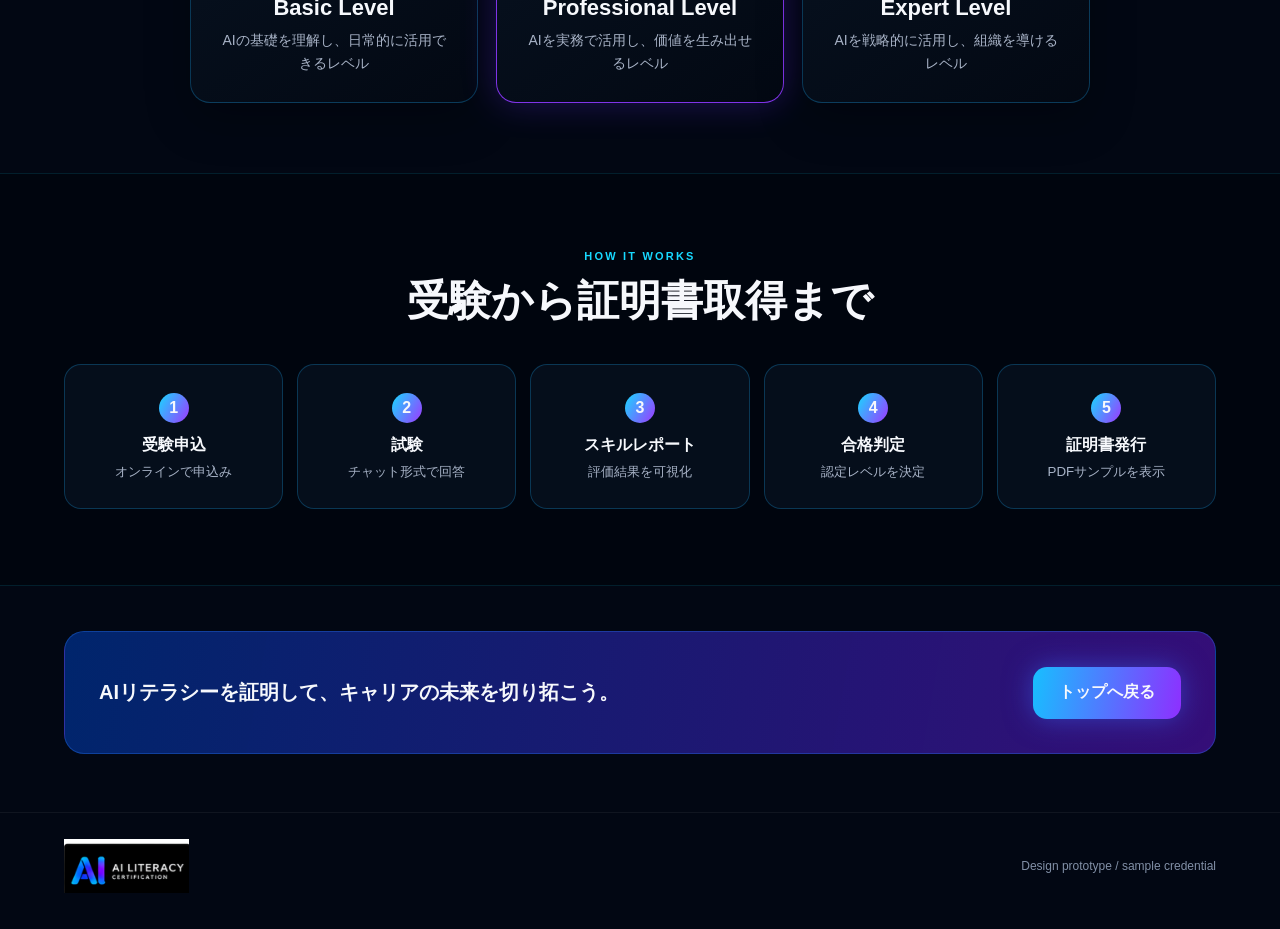
==== commit 102663b1: "Add files via upload" ====
--- a/index.html
+++ b/index.html
@@ -1,51 +1,98 @@
-<!DOCTYPE html>
+<!doctype html>
 <html lang="ja">
 <head>
-<meta charset="UTF-8">
-<meta name="viewport" content="width=device-width,initial-scale=1.0">
-<title>AI Literacy Certification</title>
-<link rel="stylesheet" href="style.css">
+  <meta charset="utf-8">
+  <meta name="viewport" content="width=device-width, initial-scale=1">
+  <meta name="description" content="AIリテラシー認定サービスのデザインサンプル">
+  <title>AI Literacy Certification</title>
+  <link rel="stylesheet" href="style.css">
 </head>
 <body>
-<div class="bg"></div>
-<header>
-<nav>
-<div class="logo">AI LITERACY<br><small>CERTIFICATION</small></div>
-<div>HOME　ABOUT　EXAM　LEVELS　CERTIFICATE　FAQ</div>
-</nav>
+  <header class="site-header">
+    <a class="brand" href="#top"><img src="assets/logo.png" alt="AI Literacy Certification"></a>
+    <nav aria-label="メインナビゲーション">
+      <a href="#about">ABOUT</a>
+      <a href="#skills">SKILLS</a>
+      <a href="#levels">LEVELS</a>
+      <a href="#certificate">CERTIFICATE</a>
+    </nav>
+    <a class="header-cta" href="#journey">受験の流れを見る</a>
+  </header>
 
-<div class="hero">
-<div class="copy">
-<p>AIを理解し、使いこなし、未来を創る力を証明する</p>
-<h1>AI Literacy<br>Certification</h1>
-<h2>AI時代の能力を、<span>未来の信用へ。</span></h2>
-<p>理解力・活用力・検証力・安全性を総合評価する次世代AI認定資格。</p>
-<a>受験を始める</a>
-</div>
+  <main id="top">
+    <section class="hero">
+      <div class="hero-background" aria-hidden="true"></div>
+      <div class="hero-copy">
+        <p class="eyebrow">AIを理解し、使いこなし、未来を創る力を証明する</p>
+        <h1>AI LITERACY<br>CERTIFICATION</h1>
+        <p class="lead">AI時代のリテラシーを、あなたの強みに。</p>
+        <p class="description">AIに関する理解・活用・検証・安全性の4つの観点から、AIリテラシーを総合的に評価する認定サービスのデザインサンプルです。</p>
+        <div class="hero-actions">
+          <a class="button button-primary" href="#journey">受験の流れを見る</a>
+          <a class="button button-secondary" href="#certificate">証明書を見る</a>
+        </div>
+      </div>
 
-<div class="showcase">
-<img src="assets/hero-person.svg">
-<div class="certificate">
-<img src="assets/certificate.svg">
-<button>証明書(PDF)</button>
-</div>
-</div>
-</div>
-</header>
+      <div class="hero-media">
+        <img class="hero-person" src="assets/hero-person.png" alt="AIネットワークを表現した人物ビジュアル">
+        <article class="certificate-preview" id="certificate">
+          <span class="sample-badge">SAMPLE</span>
+          <img src="assets/certificate.png" alt="Professional Level 証明書サンプル">
+          <a class="pdf-link" href="certificate-sample.pdf" target="_blank" rel="noopener">証明書PDFを見る</a>
+        </article>
+      </div>
+    </section>
 
-<section>
-<h2>4つの評価領域</h2>
-<div class="cards">
-<div>🧠 理解力</div>
-<div>💻 活用力</div>
-<div>🔍 検証力</div>
-<div>🛡 安全性</div>
-</div>
-</section>
+    <section class="section" id="about">
+      <div class="section-heading">
+        <p>ASSESSMENT AREAS</p>
+        <h2>4つの観点でAIリテラシーを総合評価</h2>
+      </div>
+      <div class="card-grid skills" id="skills">
+        <article class="glass-card"><img src="assets/icon-brain.png" alt=""><h3>理解力</h3><p>AIの仕組みや技術概念を正しく理解する力</p></article>
+        <article class="glass-card"><img src="assets/icon-usage.png" alt=""><h3>活用力</h3><p>AIツールを目的に合わせて効果的に使う力</p></article>
+        <article class="glass-card"><img src="assets/icon-verify.png" alt=""><h3>検証力</h3><p>AIの出力を批判的に評価し検証する力</p></article>
+        <article class="glass-card"><img src="assets/icon-security.png" alt=""><h3>安全性</h3><p>AIを安全かつ倫理的に利用するための知識</p></article>
+      </div>
+    </section>
 
-<section class="dark">
-<h2>受験から証明書取得まで</h2>
-<p>申込 → 試験 → スキルレポート → 合格判定 → Digital Certificate</p>
-</section>
+    <section class="section levels-section" id="levels">
+      <div class="section-heading">
+        <p>CERTIFICATION LEVELS</p>
+        <h2>3つのレベルで成長を可視化</h2>
+      </div>
+      <div class="card-grid levels">
+        <article class="level-card"><img src="assets/icon-basic.png" alt=""><h3>Basic Level</h3><p>AIの基礎を理解し、日常的に活用できるレベル</p></article>
+        <article class="level-card featured"><span class="recommended">RECOMMENDED</span><img src="assets/icon-professional.png" alt=""><h3>Professional Level</h3><p>AIを実務で活用し、価値を生み出せるレベル</p></article>
+        <article class="level-card"><img src="assets/icon-expert.png" alt=""><h3>Expert Level</h3><p>AIを戦略的に活用し、組織を導けるレベル</p></article>
+      </div>
+    </section>
+
+    <section class="journey" id="journey">
+      <div class="section-heading">
+        <p>HOW IT WORKS</p>
+        <h2>受験から証明書取得まで</h2>
+      </div>
+      <ol class="steps">
+        <li><span>1</span><strong>受験申込</strong><small>オンラインで申込み</small></li>
+        <li><span>2</span><strong>試験</strong><small>チャット形式で回答</small></li>
+        <li><span>3</span><strong>スキルレポート</strong><small>評価結果を可視化</small></li>
+        <li><span>4</span><strong>合格判定</strong><small>認定レベルを決定</small></li>
+        <li><span>5</span><strong>証明書発行</strong><small>PDFサンプルを表示</small></li>
+      </ol>
+    </section>
+
+    <section class="final-cta">
+      <div>
+        <p>AIリテラシーを証明して、キャリアの未来を切り拓こう。</p>
+        <a class="button button-primary" href="#top">トップへ戻る</a>
+      </div>
+    </section>
+  </main>
+
+  <footer>
+    <img src="assets/logo.png" alt="AI Literacy Certification">
+    <p>Design prototype / sample credential</p>
+  </footer>
 </body>
 </html>
--- a/style.css
+++ b/style.css
@@ -1,18 +1,79 @@
-body{margin:0;background:#020617;color:#fff;font-family:Arial,sans-serif}
-.bg{position:fixed;inset:0;background:radial-gradient(circle,#123b70,#020617);z-index:-1}
-header{padding:30px 7%}
-nav{display:flex;justify-content:space-between;color:#cbd5e1}
-.logo{color:#38bdf8;font-weight:bold;letter-spacing:2px}
-.hero{display:grid;grid-template-columns:1fr 1fr;gap:50px;align-items:center;margin-top:70px}
-h1{font-size:78px;line-height:1}
-span{color:#22d3ee}
-p{font-size:20px;line-height:1.8;color:#cbd5e1}
-a,button{background:linear-gradient(90deg,#06b6d4,#8b5cf6);padding:15px 30px;border-radius:30px;color:white;border:0;text-decoration:none}
-.showcase{position:relative}
-.showcase>img{width:100%;filter:drop-shadow(0 0 40px #22d3ee)}
-.certificate{position:absolute;right:-20px;top:60px;width:250px;background:#050505;border:2px solid #d4af37;padding:15px}
-.certificate img{width:100%}
-section{text-align:center;padding:70px}
-.cards{display:flex;justify-content:center;gap:20px;flex-wrap:wrap}
-.cards div{background:#0f172a;border:1px solid #164e63;padding:35px;border-radius:20px}
-.dark{background:#010817}
+*{box-sizing:border-box}
+:root{--bg:#020713;--panel:#07111f;--line:#0b4c73;--cyan:#17d9ff;--blue:#178cff;--purple:#9f37ff;--gold:#d9ad3a;--text:#f6f8fc;--muted:#a8b3c7}
+html{scroll-behavior:smooth}
+body{margin:0;background:var(--bg);color:var(--text);font-family:-apple-system,BlinkMacSystemFont,"Segoe UI","Noto Sans JP",sans-serif;overflow-x:hidden}
+body:before{content:"";position:fixed;inset:0;z-index:-3;background:url("assets/background.jpg") center/cover fixed;opacity:.38}
+body:after{content:"";position:fixed;inset:0;z-index:-2;background:linear-gradient(90deg,rgba(2,7,19,.97) 0%,rgba(2,7,19,.82) 43%,rgba(2,7,19,.76) 100%)}
+a{color:inherit}
+.site-header{height:78px;padding:0 4vw;display:flex;align-items:center;gap:34px;position:sticky;top:0;z-index:30;background:rgba(1,5,14,.88);border-bottom:1px solid rgba(23,217,255,.14);backdrop-filter:blur(18px)}
+.brand img{display:block;width:210px;height:68px;object-fit:contain;object-position:left center}
+.site-header nav{display:flex;gap:28px;margin-left:auto}
+.site-header nav a{text-decoration:none;font-size:12px;font-weight:750;letter-spacing:.08em;color:#dce5f4}
+.site-header nav a:hover{color:var(--cyan)}
+.header-cta,.button{display:inline-flex;align-items:center;justify-content:center;text-decoration:none;border-radius:14px;font-weight:800;transition:.25s ease}
+.header-cta{padding:13px 22px;background:linear-gradient(100deg,var(--blue),var(--purple));box-shadow:0 0 28px rgba(50,103,255,.48)}
+.hero{min-height:690px;padding:62px 5vw 36px;display:grid;grid-template-columns:minmax(0,.87fr) minmax(520px,1.13fr);gap:28px;align-items:center;position:relative;isolation:isolate}
+.hero-background{position:absolute;inset:0;z-index:-1;background:radial-gradient(circle at 56% 37%,rgba(16,143,255,.31),transparent 32%),linear-gradient(180deg,rgba(1,5,15,.15),rgba(1,5,15,.72))}
+.hero-copy{max-width:660px;z-index:2}
+.eyebrow{font-size:15px;font-weight:700;letter-spacing:.04em;color:#e5eefc}
+.hero h1{margin:22px 0 16px;font-size:clamp(54px,6.4vw,94px);line-height:.95;letter-spacing:-.048em;text-shadow:0 0 30px rgba(120,178,255,.18)}
+.lead{margin:0 0 18px;color:var(--cyan);font-size:clamp(21px,2.3vw,34px);font-weight:850}
+.description{max-width:610px;color:#d1d9e7;font-size:16px;line-height:1.9}
+.hero-actions{display:flex;gap:14px;margin-top:30px}
+.button{min-height:52px;padding:0 26px}
+.button-primary{background:linear-gradient(100deg,#17bfff,#8e2fff);box-shadow:0 0 28px rgba(59,106,255,.5)}
+.button-primary:hover{transform:translateY(-2px);box-shadow:0 0 38px rgba(88,73,255,.72)}
+.button-secondary{border:1px solid rgba(23,217,255,.55);background:rgba(1,7,18,.48);color:#f7fbff}
+.hero-media{height:620px;position:relative;min-width:0}
+.hero-person{position:absolute;inset:0 23% 0 0;width:77%;height:100%;object-fit:cover;object-position:center;border-radius:26px;filter:saturate(1.12) contrast(1.03);box-shadow:0 0 60px rgba(0,123,255,.22)}
+.certificate-preview{position:absolute;right:0;top:42px;width:34%;min-width:250px;padding:12px 12px 18px;background:linear-gradient(155deg,rgba(6,10,17,.97),rgba(4,5,8,.98));border:1px solid rgba(222,174,48,.7);border-radius:18px;box-shadow:0 0 40px rgba(210,158,31,.17),0 20px 50px rgba(0,0,0,.45)}
+.certificate-preview img{display:block;width:100%;border-radius:10px}
+.sample-badge{position:absolute;top:18px;right:18px;z-index:2;padding:6px 9px;border-radius:999px;background:rgba(160,37,255,.9);font-size:10px;font-weight:900;letter-spacing:.12em}
+.pdf-link{display:flex;align-items:center;justify-content:center;margin-top:12px;min-height:44px;border:1px solid rgba(23,217,255,.42);border-radius:12px;text-decoration:none;font-weight:750;font-size:14px}
+.pdf-link:hover{background:rgba(23,217,255,.09)}
+.section{padding:70px 5vw}
+.section-heading{text-align:center;margin-bottom:34px}
+.section-heading>p{margin:0;color:var(--cyan);font-size:11px;font-weight:900;letter-spacing:.2em}
+.section-heading h2{margin:10px 0 0;font-size:clamp(28px,3.3vw,44px)}
+.card-grid{display:grid;gap:18px;max-width:1180px;margin:0 auto}
+.skills{grid-template-columns:repeat(4,1fr)}
+.glass-card,.level-card{position:relative;background:linear-gradient(145deg,rgba(8,20,35,.92),rgba(3,9,19,.92));border:1px solid rgba(23,150,215,.33);border-radius:20px;padding:26px;text-align:center;box-shadow:inset 0 1px rgba(255,255,255,.03),0 17px 45px rgba(0,0,0,.25)}
+.glass-card:hover,.level-card:hover{transform:translateY(-4px);border-color:rgba(23,217,255,.75);box-shadow:0 0 28px rgba(0,157,255,.2)}
+.glass-card,.level-card{transition:.25s ease}
+.glass-card img{width:86px;height:86px;object-fit:contain}
+.glass-card h3,.level-card h3{font-size:22px;margin:12px 0 8px}
+.glass-card p,.level-card p{margin:0;color:var(--muted);font-size:14px;line-height:1.7}
+.levels-section{padding-top:42px}
+.levels{grid-template-columns:repeat(3,1fr);max-width:900px}
+.level-card img{width:104px;height:104px;object-fit:contain}
+.level-card.featured{border-color:rgba(141,56,255,.9);box-shadow:0 0 34px rgba(108,45,255,.28)}
+.recommended{position:absolute;top:-12px;left:50%;transform:translateX(-50%);padding:6px 12px;border-radius:999px;background:linear-gradient(100deg,#7834ff,#b13cff);font-size:9px;font-weight:900;letter-spacing:.12em}
+.journey{padding:76px 5vw;background:rgba(1,5,14,.7);border-top:1px solid rgba(23,217,255,.12);border-bottom:1px solid rgba(23,217,255,.12)}
+.steps{list-style:none;padding:0;margin:0 auto;max-width:1160px;display:grid;grid-template-columns:repeat(5,1fr);gap:14px}
+.steps li{min-height:145px;padding:20px 14px;background:rgba(7,17,31,.84);border:1px solid rgba(23,150,215,.3);border-radius:17px;display:flex;flex-direction:column;align-items:center;justify-content:center}
+.steps span{width:30px;height:30px;border-radius:50%;display:grid;place-items:center;margin-bottom:12px;background:linear-gradient(120deg,var(--cyan),var(--purple));font-weight:900}
+.steps strong{font-size:16px}
+.steps small{margin-top:7px;color:var(--muted)}
+.final-cta{padding:45px 5vw 58px}
+.final-cta>div{max-width:1160px;margin:0 auto;padding:27px 34px;border:1px solid rgba(43,125,255,.32);border-radius:20px;background:linear-gradient(100deg,rgba(0,54,157,.65),rgba(96,20,204,.55));display:flex;align-items:center;justify-content:space-between;gap:20px}
+.final-cta p{font-size:20px;font-weight:780}
+footer{padding:26px 5vw 36px;display:flex;align-items:center;justify-content:space-between;color:#8290a7;font-size:12px;border-top:1px solid rgba(255,255,255,.06)}
+footer img{width:180px;height:54px;object-fit:contain;object-position:left center}
+@media(max-width:980px){
+.site-header nav{display:none}
+.header-cta{margin-left:auto}
+.hero{grid-template-columns:1fr;padding-top:46px}
+.hero-media{height:610px}
+.hero-person{right:18%;width:82%}
+.certificate-preview{width:34%}
+.skills{grid-template-columns:repeat(2,1fr)}
+.steps{grid-template-columns:repeat(2,1fr)}
+}
+@media(max-width:640px){
+.site-header{height:66px;padding:0 18px}.brand img{width:160px;height:55px}.header-cta{font-size:12px;padding:10px 14px}
+.hero{padding:38px 18px 26px;gap:18px}.hero h1{font-size:48px}.eyebrow{font-size:12px}.description{font-size:14px}.hero-actions{flex-direction:column}
+.hero-media{height:570px}.hero-person{inset:0 0 150px 0;width:100%;height:420px}.certificate-preview{top:auto;bottom:0;right:8%;width:52%;min-width:0}
+.section,.journey{padding:52px 18px}.skills,.levels{grid-template-columns:1fr}.steps{grid-template-columns:1fr}
+.final-cta{padding:34px 18px}.final-cta>div{flex-direction:column;text-align:center}
+footer{padding:22px 18px;flex-direction:column;gap:12px}
+}
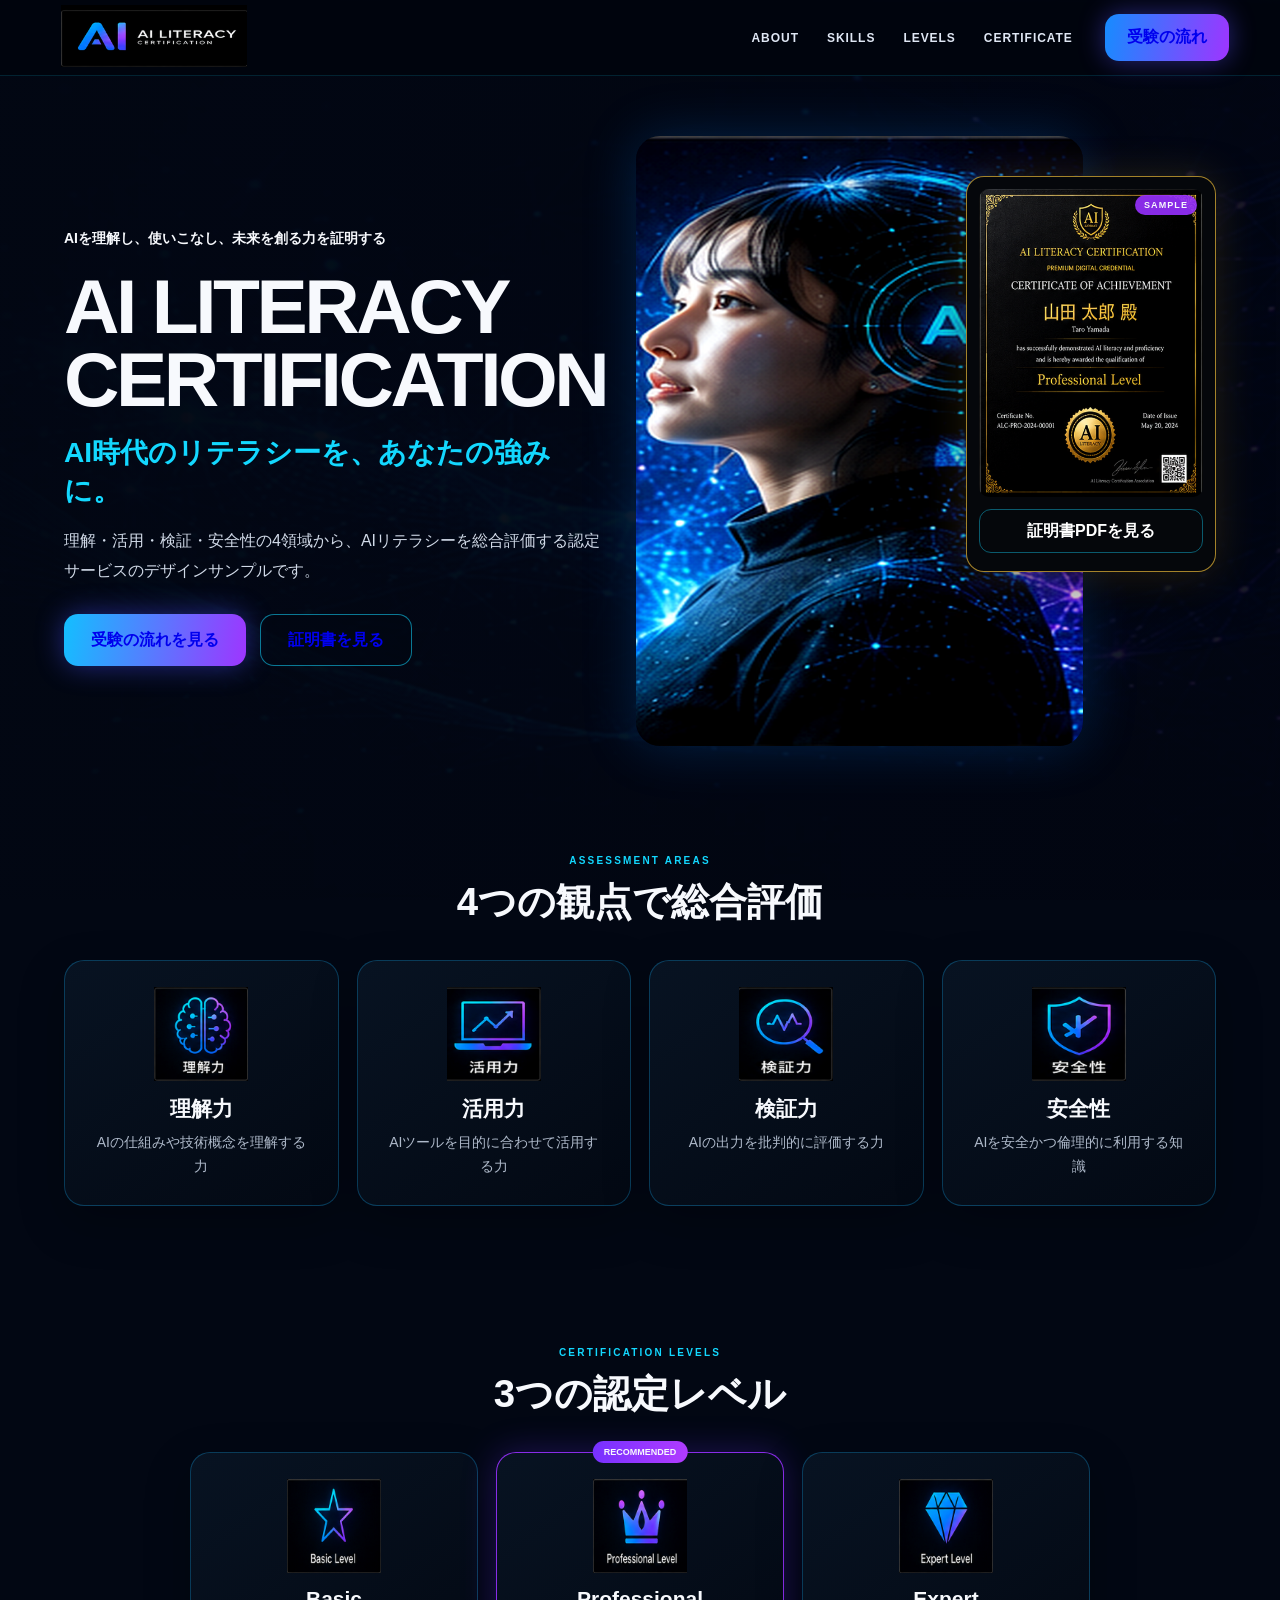
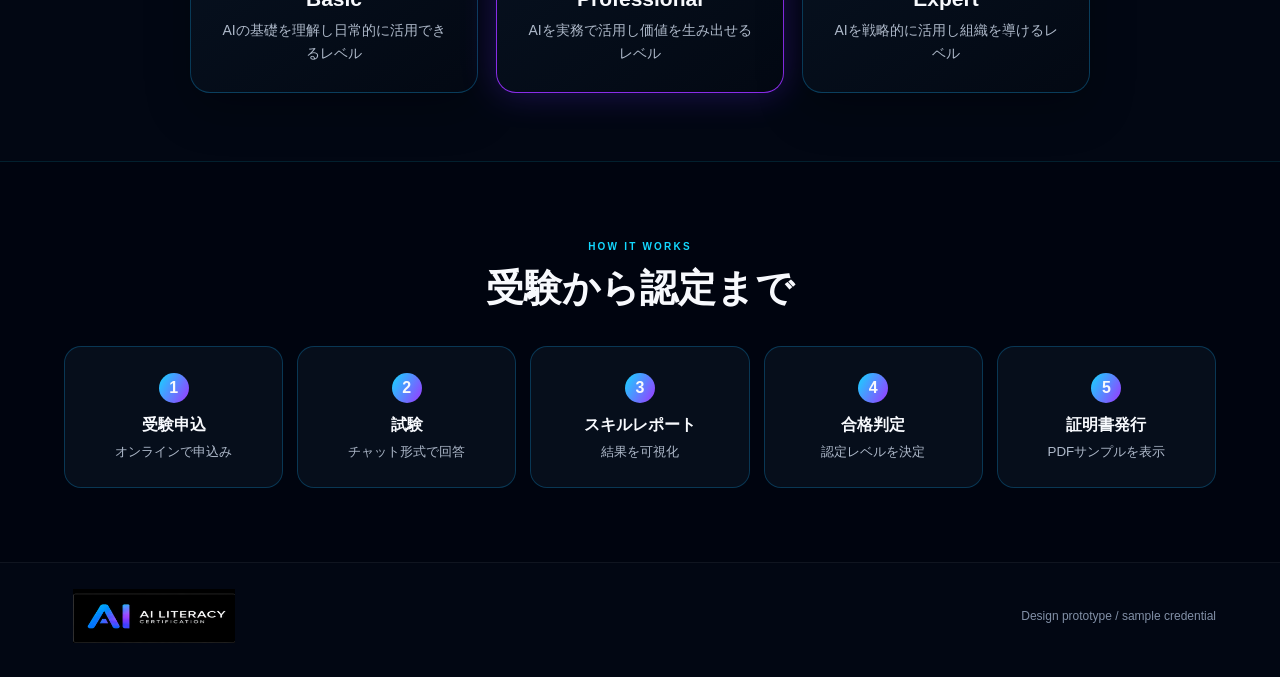
==== commit 6f445d3a: "Add files via upload" ====
--- a/index.html
+++ b/index.html
@@ -2,97 +2,77 @@
 <html lang="ja">
 <head>
   <meta charset="utf-8">
-  <meta name="viewport" content="width=device-width, initial-scale=1">
+  <meta name="viewport" content="width=device-width,initial-scale=1">
   <meta name="description" content="AIリテラシー認定サービスのデザインサンプル">
   <title>AI Literacy Certification</title>
   <link rel="stylesheet" href="style.css">
 </head>
 <body>
-  <header class="site-header">
-    <a class="brand" href="#top"><img src="assets/logo.png" alt="AI Literacy Certification"></a>
-    <nav aria-label="メインナビゲーション">
-      <a href="#about">ABOUT</a>
-      <a href="#skills">SKILLS</a>
-      <a href="#levels">LEVELS</a>
-      <a href="#certificate">CERTIFICATE</a>
-    </nav>
-    <a class="header-cta" href="#journey">受験の流れを見る</a>
-  </header>
+<header class="site-header">
+  <a class="brand" href="#top"><img src="assets/logo.png" alt="AI Literacy Certification"></a>
+  <nav>
+    <a href="#about">ABOUT</a>
+    <a href="#skills">SKILLS</a>
+    <a href="#levels">LEVELS</a>
+    <a href="#certificate">CERTIFICATE</a>
+  </nav>
+  <a class="header-cta" href="#journey">受験の流れ</a>
+</header>
 
-  <main id="top">
-    <section class="hero">
-      <div class="hero-background" aria-hidden="true"></div>
-      <div class="hero-copy">
-        <p class="eyebrow">AIを理解し、使いこなし、未来を創る力を証明する</p>
-        <h1>AI LITERACY<br>CERTIFICATION</h1>
-        <p class="lead">AI時代のリテラシーを、あなたの強みに。</p>
-        <p class="description">AIに関する理解・活用・検証・安全性の4つの観点から、AIリテラシーを総合的に評価する認定サービスのデザインサンプルです。</p>
-        <div class="hero-actions">
-          <a class="button button-primary" href="#journey">受験の流れを見る</a>
-          <a class="button button-secondary" href="#certificate">証明書を見る</a>
-        </div>
+<main id="top">
+  <section class="hero">
+    <div class="hero-copy">
+      <p class="eyebrow">AIを理解し、使いこなし、未来を創る力を証明する</p>
+      <h1>AI LITERACY<br>CERTIFICATION</h1>
+      <p class="lead">AI時代のリテラシーを、あなたの強みに。</p>
+      <p class="description">理解・活用・検証・安全性の4領域から、AIリテラシーを総合評価する認定サービスのデザインサンプルです。</p>
+      <div class="hero-actions">
+        <a class="button primary" href="#journey">受験の流れを見る</a>
+        <a class="button secondary" href="#certificate">証明書を見る</a>
       </div>
+    </div>
 
-      <div class="hero-media">
-        <img class="hero-person" src="assets/hero-person.png" alt="AIネットワークを表現した人物ビジュアル">
-        <article class="certificate-preview" id="certificate">
-          <span class="sample-badge">SAMPLE</span>
-          <img src="assets/certificate.png" alt="Professional Level 証明書サンプル">
-          <a class="pdf-link" href="certificate-sample.pdf" target="_blank" rel="noopener">証明書PDFを見る</a>
-        </article>
-      </div>
-    </section>
+    <div class="hero-media">
+      <img class="hero-person" src="assets/hero-person.png" alt="AIネットワークを表現した人物ビジュアル">
+      <article class="certificate-card" id="certificate">
+        <span class="sample">SAMPLE</span>
+        <img src="assets/certificate.png" alt="証明書サンプル">
+        <a href="certificate-sample.pdf" target="_blank" rel="noopener">証明書PDFを見る</a>
+      </article>
+    </div>
+  </section>
 
-    <section class="section" id="about">
-      <div class="section-heading">
-        <p>ASSESSMENT AREAS</p>
-        <h2>4つの観点でAIリテラシーを総合評価</h2>
-      </div>
-      <div class="card-grid skills" id="skills">
-        <article class="glass-card"><img src="assets/icon-brain.png" alt=""><h3>理解力</h3><p>AIの仕組みや技術概念を正しく理解する力</p></article>
-        <article class="glass-card"><img src="assets/icon-usage.png" alt=""><h3>活用力</h3><p>AIツールを目的に合わせて効果的に使う力</p></article>
-        <article class="glass-card"><img src="assets/icon-verify.png" alt=""><h3>検証力</h3><p>AIの出力を批判的に評価し検証する力</p></article>
-        <article class="glass-card"><img src="assets/icon-security.png" alt=""><h3>安全性</h3><p>AIを安全かつ倫理的に利用するための知識</p></article>
-      </div>
-    </section>
+  <section class="section" id="about">
+    <div class="heading"><span>ASSESSMENT AREAS</span><h2>4つの観点で総合評価</h2></div>
+    <div class="grid skills" id="skills">
+      <article><img src="assets/icon-brain.png" alt=""><h3>理解力</h3><p>AIの仕組みや技術概念を理解する力</p></article>
+      <article><img src="assets/icon-usage.png" alt=""><h3>活用力</h3><p>AIツールを目的に合わせて活用する力</p></article>
+      <article><img src="assets/icon-verify.png" alt=""><h3>検証力</h3><p>AIの出力を批判的に評価する力</p></article>
+      <article><img src="assets/icon-security.png" alt=""><h3>安全性</h3><p>AIを安全かつ倫理的に利用する知識</p></article>
+    </div>
+  </section>
 
-    <section class="section levels-section" id="levels">
-      <div class="section-heading">
-        <p>CERTIFICATION LEVELS</p>
-        <h2>3つのレベルで成長を可視化</h2>
-      </div>
-      <div class="card-grid levels">
-        <article class="level-card"><img src="assets/icon-basic.png" alt=""><h3>Basic Level</h3><p>AIの基礎を理解し、日常的に活用できるレベル</p></article>
-        <article class="level-card featured"><span class="recommended">RECOMMENDED</span><img src="assets/icon-professional.png" alt=""><h3>Professional Level</h3><p>AIを実務で活用し、価値を生み出せるレベル</p></article>
-        <article class="level-card"><img src="assets/icon-expert.png" alt=""><h3>Expert Level</h3><p>AIを戦略的に活用し、組織を導けるレベル</p></article>
-      </div>
-    </section>
+  <section class="section" id="levels">
+    <div class="heading"><span>CERTIFICATION LEVELS</span><h2>3つの認定レベル</h2></div>
+    <div class="grid levels">
+      <article><img src="assets/icon-basic.png" alt=""><h3>Basic</h3><p>AIの基礎を理解し日常的に活用できるレベル</p></article>
+      <article class="featured"><b>RECOMMENDED</b><img src="assets/icon-professional.png" alt=""><h3>Professional</h3><p>AIを実務で活用し価値を生み出せるレベル</p></article>
+      <article><img src="assets/icon-expert.png" alt=""><h3>Expert</h3><p>AIを戦略的に活用し組織を導けるレベル</p></article>
+    </div>
+  </section>
 
-    <section class="journey" id="journey">
-      <div class="section-heading">
-        <p>HOW IT WORKS</p>
-        <h2>受験から証明書取得まで</h2>
-      </div>
-      <ol class="steps">
-        <li><span>1</span><strong>受験申込</strong><small>オンラインで申込み</small></li>
-        <li><span>2</span><strong>試験</strong><small>チャット形式で回答</small></li>
-        <li><span>3</span><strong>スキルレポート</strong><small>評価結果を可視化</small></li>
-        <li><span>4</span><strong>合格判定</strong><small>認定レベルを決定</small></li>
-        <li><span>5</span><strong>証明書発行</strong><small>PDFサンプルを表示</small></li>
-      </ol>
-    </section>
+  <section class="journey" id="journey">
+    <div class="heading"><span>HOW IT WORKS</span><h2>受験から認定まで</h2></div>
+    <ol>
+      <li><i>1</i><strong>受験申込</strong><small>オンラインで申込み</small></li>
+      <li><i>2</i><strong>試験</strong><small>チャット形式で回答</small></li>
+      <li><i>3</i><strong>スキルレポート</strong><small>結果を可視化</small></li>
+      <li><i>4</i><strong>合格判定</strong><small>認定レベルを決定</small></li>
+      <li><i>5</i><strong>証明書発行</strong><small>PDFサンプルを表示</small></li>
+    </ol>
+  </section>
+</main>
 
-    <section class="final-cta">
-      <div>
-        <p>AIリテラシーを証明して、キャリアの未来を切り拓こう。</p>
-        <a class="button button-primary" href="#top">トップへ戻る</a>
-      </div>
-    </section>
-  </main>
-
-  <footer>
-    <img src="assets/logo.png" alt="AI Literacy Certification">
-    <p>Design prototype / sample credential</p>
-  </footer>
+<footer><img src="assets/logo.png" alt=""><span>Design prototype / sample credential</span></footer>
 </body>
 </html>
--- a/style.css
+++ b/style.css
@@ -1,79 +1,29 @@
 *{box-sizing:border-box}
-:root{--bg:#020713;--panel:#07111f;--line:#0b4c73;--cyan:#17d9ff;--blue:#178cff;--purple:#9f37ff;--gold:#d9ad3a;--text:#f6f8fc;--muted:#a8b3c7}
+:root{--bg:#020713;--panel:#07111f;--cyan:#13d8ff;--purple:#9e35ff;--text:#f7f9fd;--muted:#aeb9ca}
 html{scroll-behavior:smooth}
-body{margin:0;background:var(--bg);color:var(--text);font-family:-apple-system,BlinkMacSystemFont,"Segoe UI","Noto Sans JP",sans-serif;overflow-x:hidden}
-body:before{content:"";position:fixed;inset:0;z-index:-3;background:url("assets/background.jpg") center/cover fixed;opacity:.38}
-body:after{content:"";position:fixed;inset:0;z-index:-2;background:linear-gradient(90deg,rgba(2,7,19,.97) 0%,rgba(2,7,19,.82) 43%,rgba(2,7,19,.76) 100%)}
-a{color:inherit}
-.site-header{height:78px;padding:0 4vw;display:flex;align-items:center;gap:34px;position:sticky;top:0;z-index:30;background:rgba(1,5,14,.88);border-bottom:1px solid rgba(23,217,255,.14);backdrop-filter:blur(18px)}
-.brand img{display:block;width:210px;height:68px;object-fit:contain;object-position:left center}
-.site-header nav{display:flex;gap:28px;margin-left:auto}
-.site-header nav a{text-decoration:none;font-size:12px;font-weight:750;letter-spacing:.08em;color:#dce5f4}
-.site-header nav a:hover{color:var(--cyan)}
-.header-cta,.button{display:inline-flex;align-items:center;justify-content:center;text-decoration:none;border-radius:14px;font-weight:800;transition:.25s ease}
-.header-cta{padding:13px 22px;background:linear-gradient(100deg,var(--blue),var(--purple));box-shadow:0 0 28px rgba(50,103,255,.48)}
-.hero{min-height:690px;padding:62px 5vw 36px;display:grid;grid-template-columns:minmax(0,.87fr) minmax(520px,1.13fr);gap:28px;align-items:center;position:relative;isolation:isolate}
-.hero-background{position:absolute;inset:0;z-index:-1;background:radial-gradient(circle at 56% 37%,rgba(16,143,255,.31),transparent 32%),linear-gradient(180deg,rgba(1,5,15,.15),rgba(1,5,15,.72))}
-.hero-copy{max-width:660px;z-index:2}
-.eyebrow{font-size:15px;font-weight:700;letter-spacing:.04em;color:#e5eefc}
-.hero h1{margin:22px 0 16px;font-size:clamp(54px,6.4vw,94px);line-height:.95;letter-spacing:-.048em;text-shadow:0 0 30px rgba(120,178,255,.18)}
-.lead{margin:0 0 18px;color:var(--cyan);font-size:clamp(21px,2.3vw,34px);font-weight:850}
-.description{max-width:610px;color:#d1d9e7;font-size:16px;line-height:1.9}
-.hero-actions{display:flex;gap:14px;margin-top:30px}
-.button{min-height:52px;padding:0 26px}
-.button-primary{background:linear-gradient(100deg,#17bfff,#8e2fff);box-shadow:0 0 28px rgba(59,106,255,.5)}
-.button-primary:hover{transform:translateY(-2px);box-shadow:0 0 38px rgba(88,73,255,.72)}
-.button-secondary{border:1px solid rgba(23,217,255,.55);background:rgba(1,7,18,.48);color:#f7fbff}
-.hero-media{height:620px;position:relative;min-width:0}
-.hero-person{position:absolute;inset:0 23% 0 0;width:77%;height:100%;object-fit:cover;object-position:center;border-radius:26px;filter:saturate(1.12) contrast(1.03);box-shadow:0 0 60px rgba(0,123,255,.22)}
-.certificate-preview{position:absolute;right:0;top:42px;width:34%;min-width:250px;padding:12px 12px 18px;background:linear-gradient(155deg,rgba(6,10,17,.97),rgba(4,5,8,.98));border:1px solid rgba(222,174,48,.7);border-radius:18px;box-shadow:0 0 40px rgba(210,158,31,.17),0 20px 50px rgba(0,0,0,.45)}
-.certificate-preview img{display:block;width:100%;border-radius:10px}
-.sample-badge{position:absolute;top:18px;right:18px;z-index:2;padding:6px 9px;border-radius:999px;background:rgba(160,37,255,.9);font-size:10px;font-weight:900;letter-spacing:.12em}
-.pdf-link{display:flex;align-items:center;justify-content:center;margin-top:12px;min-height:44px;border:1px solid rgba(23,217,255,.42);border-radius:12px;text-decoration:none;font-weight:750;font-size:14px}
-.pdf-link:hover{background:rgba(23,217,255,.09)}
-.section{padding:70px 5vw}
-.section-heading{text-align:center;margin-bottom:34px}
-.section-heading>p{margin:0;color:var(--cyan);font-size:11px;font-weight:900;letter-spacing:.2em}
-.section-heading h2{margin:10px 0 0;font-size:clamp(28px,3.3vw,44px)}
-.card-grid{display:grid;gap:18px;max-width:1180px;margin:0 auto}
-.skills{grid-template-columns:repeat(4,1fr)}
-.glass-card,.level-card{position:relative;background:linear-gradient(145deg,rgba(8,20,35,.92),rgba(3,9,19,.92));border:1px solid rgba(23,150,215,.33);border-radius:20px;padding:26px;text-align:center;box-shadow:inset 0 1px rgba(255,255,255,.03),0 17px 45px rgba(0,0,0,.25)}
-.glass-card:hover,.level-card:hover{transform:translateY(-4px);border-color:rgba(23,217,255,.75);box-shadow:0 0 28px rgba(0,157,255,.2)}
-.glass-card,.level-card{transition:.25s ease}
-.glass-card img{width:86px;height:86px;object-fit:contain}
-.glass-card h3,.level-card h3{font-size:22px;margin:12px 0 8px}
-.glass-card p,.level-card p{margin:0;color:var(--muted);font-size:14px;line-height:1.7}
-.levels-section{padding-top:42px}
-.levels{grid-template-columns:repeat(3,1fr);max-width:900px}
-.level-card img{width:104px;height:104px;object-fit:contain}
-.level-card.featured{border-color:rgba(141,56,255,.9);box-shadow:0 0 34px rgba(108,45,255,.28)}
-.recommended{position:absolute;top:-12px;left:50%;transform:translateX(-50%);padding:6px 12px;border-radius:999px;background:linear-gradient(100deg,#7834ff,#b13cff);font-size:9px;font-weight:900;letter-spacing:.12em}
-.journey{padding:76px 5vw;background:rgba(1,5,14,.7);border-top:1px solid rgba(23,217,255,.12);border-bottom:1px solid rgba(23,217,255,.12)}
-.steps{list-style:none;padding:0;margin:0 auto;max-width:1160px;display:grid;grid-template-columns:repeat(5,1fr);gap:14px}
-.steps li{min-height:145px;padding:20px 14px;background:rgba(7,17,31,.84);border:1px solid rgba(23,150,215,.3);border-radius:17px;display:flex;flex-direction:column;align-items:center;justify-content:center}
-.steps span{width:30px;height:30px;border-radius:50%;display:grid;place-items:center;margin-bottom:12px;background:linear-gradient(120deg,var(--cyan),var(--purple));font-weight:900}
-.steps strong{font-size:16px}
-.steps small{margin-top:7px;color:var(--muted)}
-.final-cta{padding:45px 5vw 58px}
-.final-cta>div{max-width:1160px;margin:0 auto;padding:27px 34px;border:1px solid rgba(43,125,255,.32);border-radius:20px;background:linear-gradient(100deg,rgba(0,54,157,.65),rgba(96,20,204,.55));display:flex;align-items:center;justify-content:space-between;gap:20px}
-.final-cta p{font-size:20px;font-weight:780}
-footer{padding:26px 5vw 36px;display:flex;align-items:center;justify-content:space-between;color:#8290a7;font-size:12px;border-top:1px solid rgba(255,255,255,.06)}
-footer img{width:180px;height:54px;object-fit:contain;object-position:left center}
-@media(max-width:980px){
-.site-header nav{display:none}
-.header-cta{margin-left:auto}
-.hero{grid-template-columns:1fr;padding-top:46px}
-.hero-media{height:610px}
-.hero-person{right:18%;width:82%}
-.certificate-preview{width:34%}
-.skills{grid-template-columns:repeat(2,1fr)}
-.steps{grid-template-columns:repeat(2,1fr)}
-}
-@media(max-width:640px){
-.site-header{height:66px;padding:0 18px}.brand img{width:160px;height:55px}.header-cta{font-size:12px;padding:10px 14px}
-.hero{padding:38px 18px 26px;gap:18px}.hero h1{font-size:48px}.eyebrow{font-size:12px}.description{font-size:14px}.hero-actions{flex-direction:column}
-.hero-media{height:570px}.hero-person{inset:0 0 150px 0;width:100%;height:420px}.certificate-preview{top:auto;bottom:0;right:8%;width:52%;min-width:0}
-.section,.journey{padding:52px 18px}.skills,.levels{grid-template-columns:1fr}.steps{grid-template-columns:1fr}
-.final-cta{padding:34px 18px}.final-cta>div{flex-direction:column;text-align:center}
-footer{padding:22px 18px;flex-direction:column;gap:12px}
-}+body{margin:0;background:var(--bg);color:var(--text);font-family:-apple-system,BlinkMacSystemFont,"Segoe UI","Noto Sans JP",sans-serif}
+body:before{content:"";position:fixed;inset:0;z-index:-2;background:url("assets/background.jpg") center/cover fixed;opacity:.42}
+body:after{content:"";position:fixed;inset:0;z-index:-1;background:linear-gradient(90deg,rgba(2,7,19,.98),rgba(2,7,19,.78))}
+.site-header{height:76px;padding:0 4vw;display:flex;align-items:center;gap:32px;position:sticky;top:0;z-index:20;background:rgba(1,5,14,.9);backdrop-filter:blur(16px);border-bottom:1px solid rgba(19,216,255,.15)}
+.brand img{width:205px;height:62px;object-fit:contain}
+.site-header nav{display:flex;gap:28px;margin-left:auto}.site-header nav a{text-decoration:none;color:#dfe7f4;font-size:12px;font-weight:800;letter-spacing:.08em}
+.header-cta,.button{display:inline-flex;align-items:center;justify-content:center;text-decoration:none;border-radius:14px;font-weight:850}
+.header-cta{padding:13px 22px;background:linear-gradient(100deg,#168cff,var(--purple));box-shadow:0 0 26px rgba(88,76,255,.45)}
+.hero{min-height:690px;padding:60px 5vw 36px;display:grid;grid-template-columns:.9fr 1.1fr;gap:30px;align-items:center}
+.hero-copy{max-width:650px}.eyebrow{font-size:14px;font-weight:760}.hero h1{font-size:clamp(56px,6vw,92px);line-height:.95;letter-spacing:-.045em;margin:22px 0 18px}.lead{color:var(--cyan);font-size:clamp(22px,2.2vw,34px);font-weight:900;margin:0 0 15px}.description{color:#d1dae8;line-height:1.9}
+.hero-actions{display:flex;gap:14px;margin-top:28px}.button{padding:0 27px;min-height:52px}.primary{background:linear-gradient(100deg,#13bfff,var(--purple));box-shadow:0 0 28px rgba(72,78,255,.48)}.secondary{border:1px solid rgba(19,216,255,.55);background:rgba(1,7,18,.45)}
+.hero-media{height:610px;position:relative}.hero-person{position:absolute;inset:0 23% 0 0;width:77%;height:100%;object-fit:cover;border-radius:24px;box-shadow:0 0 54px rgba(0,127,255,.22)}
+.certificate-card{position:absolute;right:0;top:40px;width:34%;min-width:250px;padding:12px 12px 18px;background:#05070b;border:1px solid rgba(218,173,52,.75);border-radius:18px;box-shadow:0 0 40px rgba(218,173,52,.16),0 20px 50px rgba(0,0,0,.5)}
+.certificate-card img{width:100%;display:block;border-radius:10px}.certificate-card a{display:flex;align-items:center;justify-content:center;margin-top:12px;min-height:44px;border:1px solid rgba(19,216,255,.4);border-radius:12px;text-decoration:none;color:white;font-weight:800}
+.sample{position:absolute;right:18px;top:18px;padding:5px 9px;border-radius:999px;background:rgba(151,48,255,.9);font-size:9px;font-weight:900;letter-spacing:.12em}
+.section{padding:68px 5vw}.heading{text-align:center;margin-bottom:32px}.heading span{color:var(--cyan);font-size:10px;font-weight:900;letter-spacing:.22em}.heading h2{font-size:clamp(28px,3vw,43px);margin:9px 0 0}
+.grid{max-width:1180px;margin:0 auto;display:grid;gap:18px}.skills{grid-template-columns:repeat(4,1fr)}.levels{grid-template-columns:repeat(3,1fr);max-width:900px}
+.grid article{position:relative;padding:26px;text-align:center;background:linear-gradient(145deg,rgba(8,20,35,.94),rgba(3,9,19,.94));border:1px solid rgba(19,150,215,.34);border-radius:20px;box-shadow:0 17px 45px rgba(0,0,0,.25);transition:.25s}
+.grid article:hover{transform:translateY(-4px);border-color:rgba(19,216,255,.75);box-shadow:0 0 28px rgba(0,157,255,.18)}
+.grid img{width:94px;height:94px;object-fit:contain}.grid h3{font-size:21px;margin:10px 0 8px}.grid p{color:var(--muted);font-size:14px;line-height:1.7;margin:0}
+.featured{border-color:rgba(151,48,255,.9)!important;box-shadow:0 0 34px rgba(108,45,255,.28)!important}.featured b{position:absolute;top:-12px;left:50%;transform:translateX(-50%);padding:6px 11px;border-radius:999px;background:linear-gradient(100deg,#7531ff,#b23cff);font-size:9px}
+.journey{padding:74px 5vw;background:rgba(1,5,14,.72);border-top:1px solid rgba(19,216,255,.13)}
+.journey ol{list-style:none;padding:0;margin:0 auto;max-width:1160px;display:grid;grid-template-columns:repeat(5,1fr);gap:14px}.journey li{min-height:142px;padding:20px 14px;background:rgba(7,17,31,.86);border:1px solid rgba(19,150,215,.3);border-radius:17px;display:flex;flex-direction:column;align-items:center;justify-content:center}.journey i{font-style:normal;width:30px;height:30px;border-radius:50%;display:grid;place-items:center;margin-bottom:12px;background:linear-gradient(120deg,var(--cyan),var(--purple));font-weight:900}.journey small{margin-top:7px;color:var(--muted)}
+footer{padding:26px 5vw 34px;display:flex;align-items:center;justify-content:space-between;color:#8290a7;font-size:12px;border-top:1px solid rgba(255,255,255,.06)}footer img{width:180px;height:54px;object-fit:contain}
+@media(max-width:980px){.site-header nav{display:none}.header-cta{margin-left:auto}.hero{grid-template-columns:1fr}.hero-media{height:610px}.skills{grid-template-columns:repeat(2,1fr)}.journey ol{grid-template-columns:repeat(2,1fr)}}
+@media(max-width:640px){.site-header{height:66px;padding:0 16px}.brand img{width:155px}.header-cta{font-size:11px;padding:10px 13px}.hero{padding:38px 18px 26px}.hero h1{font-size:47px}.hero-actions{flex-direction:column}.hero-media{height:560px}.hero-person{inset:0 0 150px 0;width:100%;height:410px}.certificate-card{top:auto;bottom:0;right:7%;width:54%;min-width:0}.section,.journey{padding:50px 18px}.skills,.levels,.journey ol{grid-template-columns:1fr}footer{padding:22px 18px;flex-direction:column;gap:10px}}
